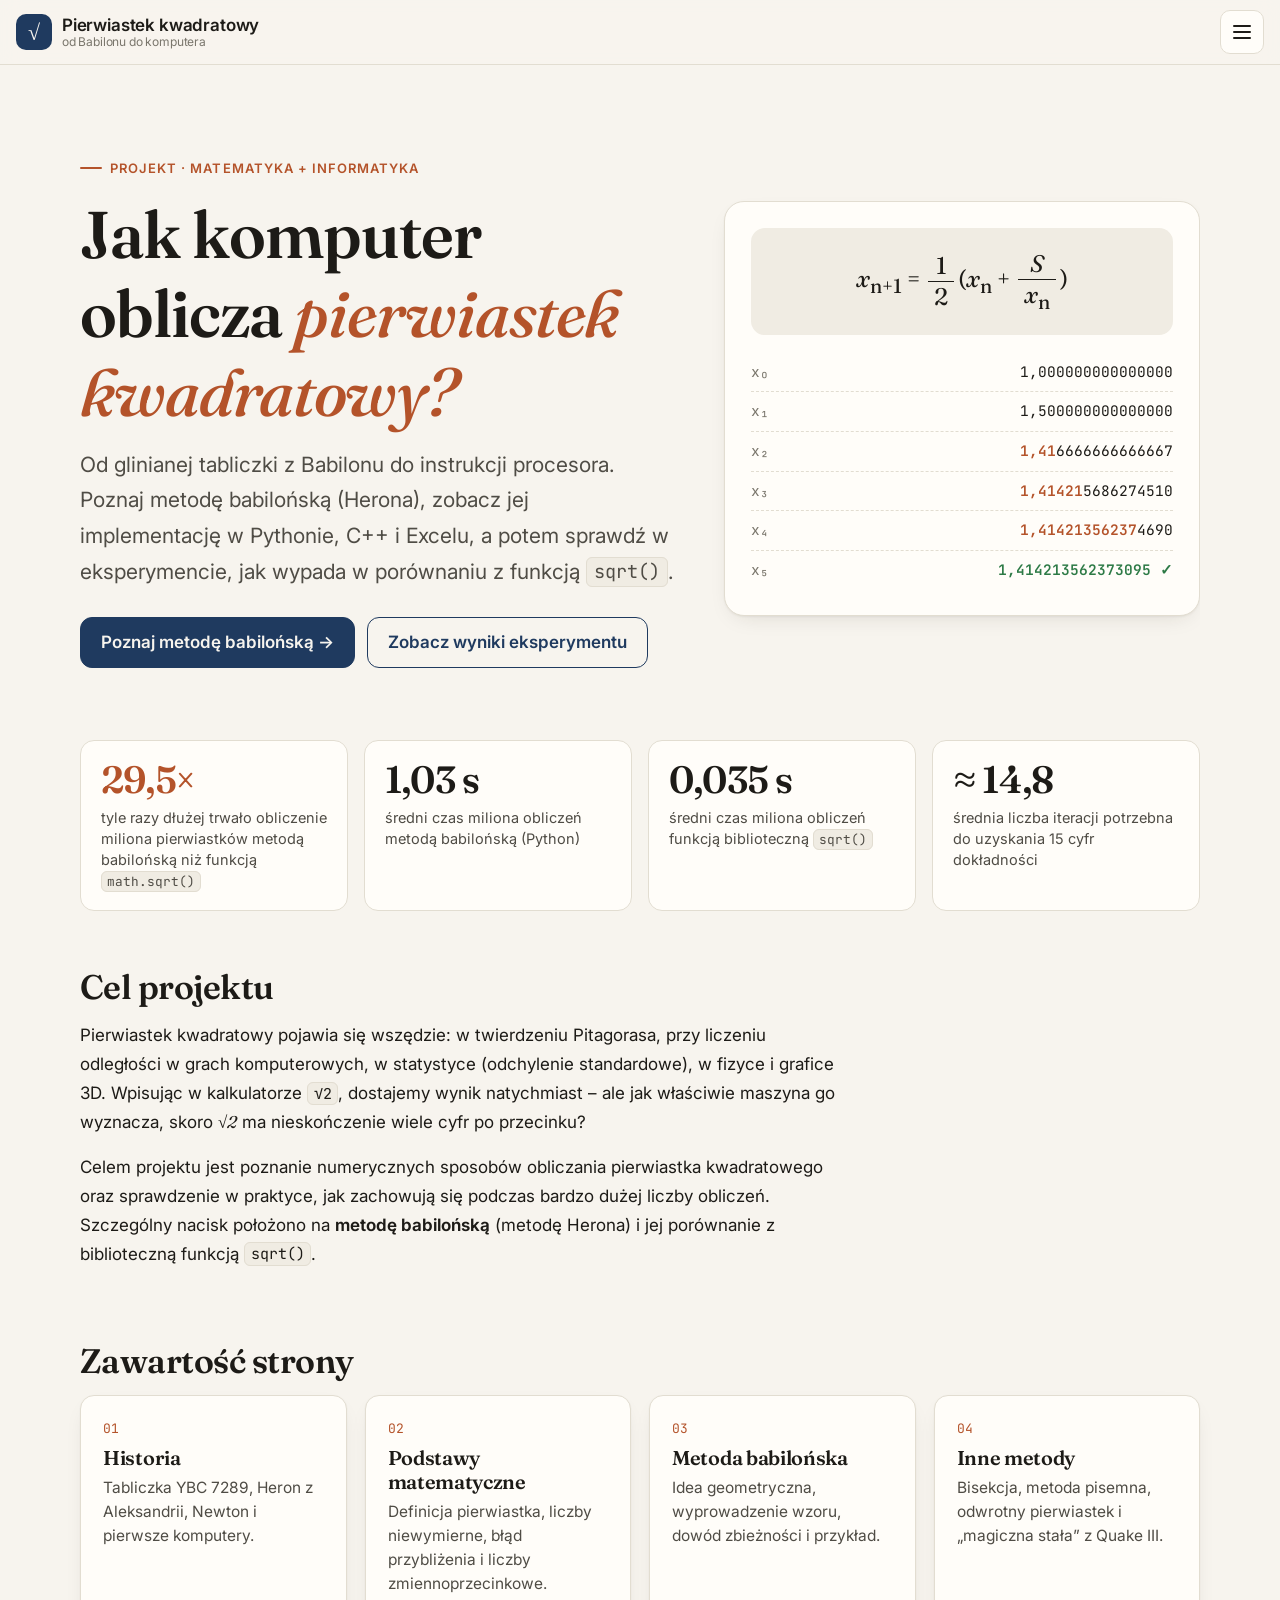
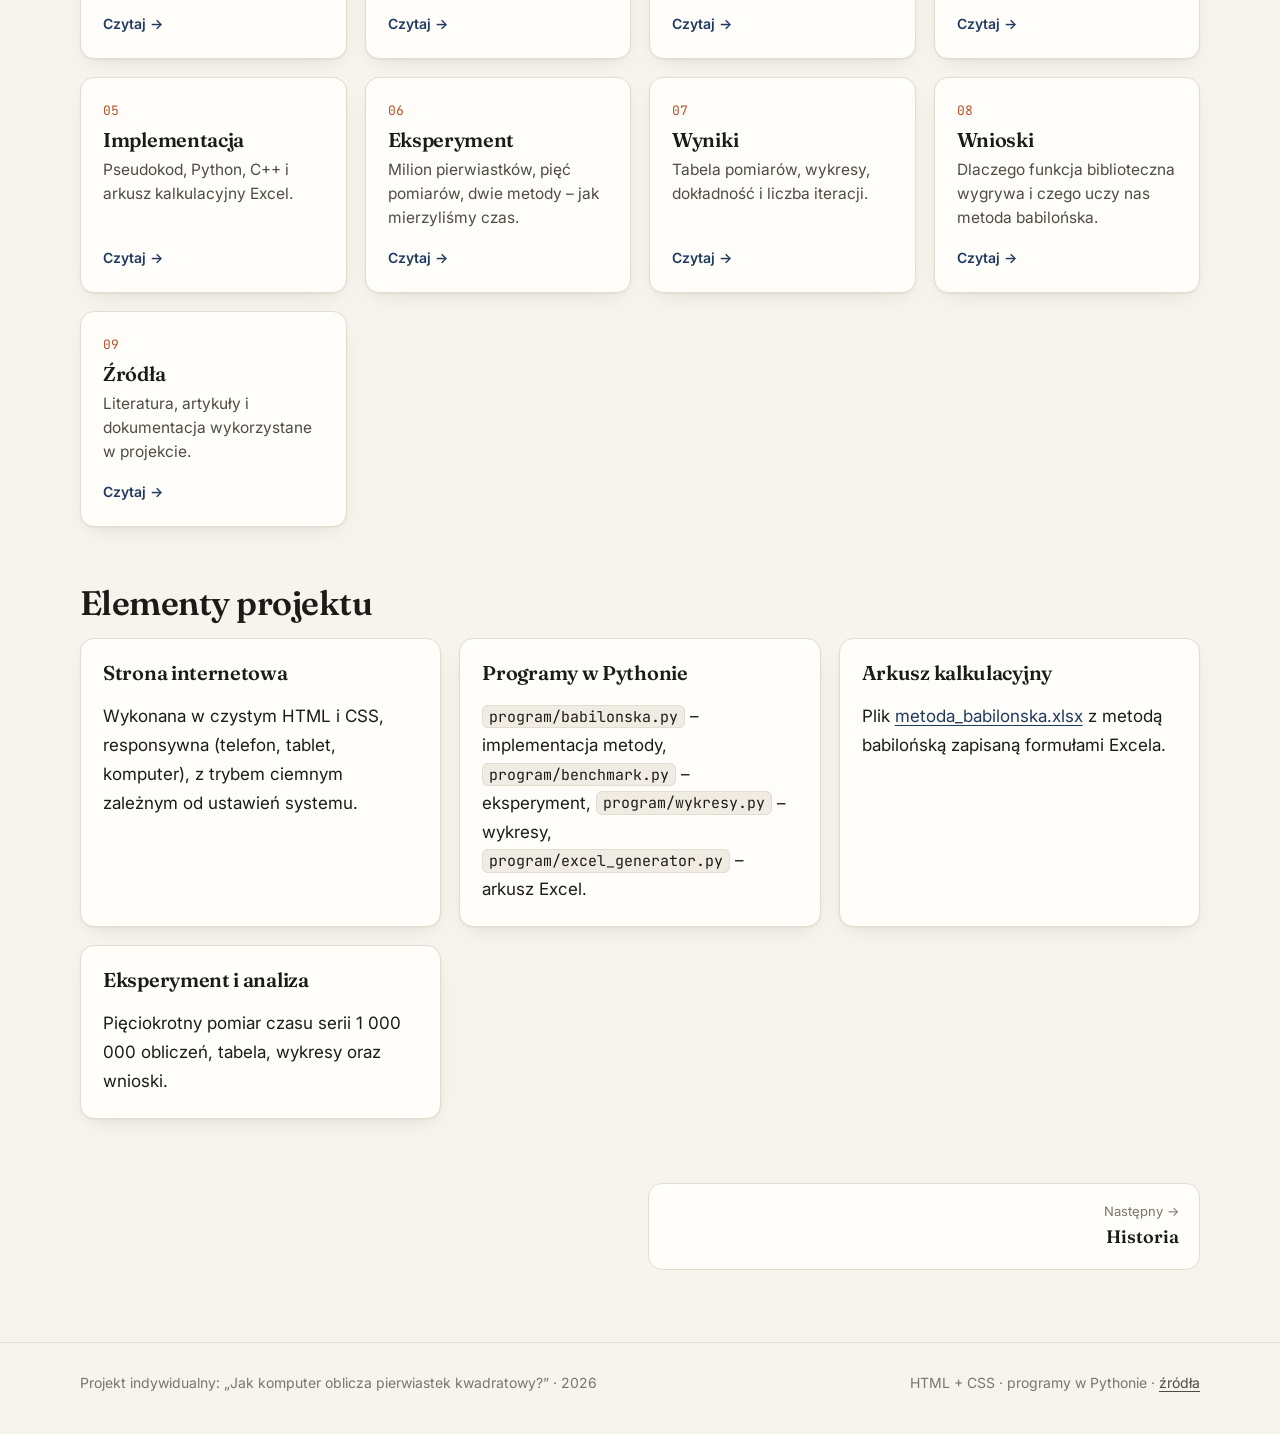
==== index.html @ 3b33fd5c "Projekt: jak komputer oblicza pierwiastek kwadratowy Strona WWW (HTML + CSS, 10 podstron), programy " ====
<!DOCTYPE html>
<html lang="pl">
<head>
<meta charset="utf-8">
<meta name="viewport" content="width=device-width, initial-scale=1">
<title>Pierwiastek kwadratowy – od Babilonu do komputera</title>
<meta name="description" content="Projekt: jak komputer oblicza pierwiastek kwadratowy – metoda babilońska (Herona), inne algorytmy i eksperyment porównujący wydajność z funkcją sqrt().">
<link rel="icon" href="data:image/svg+xml,%3Csvg xmlns='http://www.w3.org/2000/svg' viewBox='0 0 64 64'%3E%3Crect width='64' height='64' rx='14' fill='%231f3a5f'/%3E%3Ctext x='32' y='46' font-size='40' text-anchor='middle' fill='%23f7f4ee' font-family='Georgia'%3E%E2%88%9A%3C/text%3E%3C/svg%3E">
<link rel="preconnect" href="https://fonts.googleapis.com">
<link rel="preconnect" href="https://fonts.gstatic.com" crossorigin>
<link href="https://fonts.googleapis.com/css2?family=Fraunces:ital,opsz,wght@0,9..144,500;0,9..144,600;1,9..144,500&family=Inter:wght@400;500;600;700&family=JetBrains+Mono:wght@400;600&display=swap" rel="stylesheet">
<link rel="stylesheet" href="css/style.css">
</head>
<body>
<a class="skip-link" href="#tresc">Przejdź do treści</a>
<header class="site-header">
  <div class="container header-inner">
    <a class="brand" href="index.html"><span class="brand-mark" aria-hidden="true">√</span><span>Pierwiastek kwadratowy<small>od Babilonu do komputera</small></span></a>
    <input type="checkbox" id="nav-toggle" class="nav-toggle" aria-label="Pokaż menu">
    <label for="nav-toggle" class="nav-button" aria-hidden="true"><span></span></label>
    <nav class="site-nav" aria-label="Menu główne"><ul><li><a href="index.html" aria-current="page">Strona główna</a></li><li><a href="historia.html">Historia</a></li><li><a href="matematyka.html">Matematyka</a></li><li><a href="metoda-babilonska.html">Metoda babilońska</a></li><li><a href="inne-metody.html">Inne metody</a></li><li><a href="implementacja.html">Implementacja</a></li><li><a href="eksperyment.html">Eksperyment</a></li><li><a href="wyniki.html">Wyniki</a></li><li><a href="wnioski.html">Wnioski</a></li><li><a href="zrodla.html">Źródła</a></li></ul></nav>
  </div>
</header>

<main id="tresc" class="content"><div class="container">

<section class="hero">
<div class="hero-grid">
<div>
<span class="eyebrow">Projekt · matematyka + informatyka</span>
<h1>Jak komputer oblicza <em>pierwiastek kwadratowy?</em></h1>
<p class="lead">Od glinianej tabliczki z Babilonu do instrukcji procesora. Poznaj metodę babilońską (Herona), zobacz jej implementację w Pythonie, C++ i Excelu, a potem sprawdź w eksperymencie, jak wypada w porównaniu z funkcją <code>sqrt()</code>.</p>
<div class="actions">
<a class="btn primary" href="metoda-babilonska.html">Poznaj metodę babilońską →</a>
<a class="btn ghost" href="wyniki.html">Zobacz wyniki eksperymentu</a>
</div>
</div>
<div class="hero-panel" aria-label="Przykład: pierwiastek z 2">
<div class="formula"><span class="m">x</span><sub>n+1</sub> = <span class="frac"><span>1</span><span>2</span></span>(<span class="m">x</span><sub>n</sub> + <span class="frac"><span class="m">S</span><span><span class="m">x</span><sub>n</sub></span></span>)</div>
<ul class="iter-list">
<li><span class="k">x₀</span><span>1,000000000000000</span></li>
<li><span class="k">x₁</span><span>1,500000000000000</span></li>
<li><span class="k">x₂</span><span><b>1,41</b>6666666666667</span></li>
<li><span class="k">x₃</span><span><b>1,41421</b>5686274510</span></li>
<li><span class="k">x₄</span><span><b>1,41421356237</b>4690</span></li>
<li><span class="k">x₅</span><span class="ok">1,414213562373095 ✓</span></li>
</ul>
</div>
</div>
</section>

<div class="stats">
<div class="stat accent"><div class="value">29,5×</div><div class="label">tyle razy dłużej trwało obliczenie miliona pierwiastków metodą babilońską niż funkcją <code>math.sqrt()</code></div></div>
<div class="stat"><div class="value">1,03 s</div><div class="label">średni czas miliona obliczeń metodą babilońską (Python)</div></div>
<div class="stat"><div class="value">0,035 s</div><div class="label">średni czas miliona obliczeń funkcją biblioteczną <code>sqrt()</code></div></div>
<div class="stat"><div class="value">≈ 14,8</div><div class="label">średnia liczba iteracji potrzebna do uzyskania 15 cyfr dokładności</div></div>
</div>

<h2>Cel projektu</h2>
<div class="prose">
<p>Pierwiastek kwadratowy pojawia się wszędzie: w twierdzeniu Pitagorasa, przy liczeniu odległości w grach komputerowych, w statystyce (odchylenie standardowe), w fizyce i grafice 3D. Wpisując w kalkulatorze <code>√2</code>, dostajemy wynik natychmiast – ale jak właściwie maszyna go wyznacza, skoro <span class="m">√2</span> ma nieskończenie wiele cyfr po przecinku?</p>
<p>Celem projektu jest poznanie numerycznych sposobów obliczania pierwiastka kwadratowego oraz sprawdzenie w praktyce, jak zachowują się podczas bardzo dużej liczby obliczeń. Szczególny nacisk położono na <strong>metodę babilońską</strong> (metodę Herona) i jej porównanie z biblioteczną funkcją <code>sqrt()</code>.</p>
</div>

<div class="section-title"><h2>Zawartość strony</h2></div>
<div class="grid cols-3">
<a class="card" href="historia.html"><span class="num">01</span><h3>Historia</h3><p>Tabliczka YBC 7289, Heron z Aleksandrii, Newton i pierwsze komputery.</p><span class="more">Czytaj →</span></a>
<a class="card" href="matematyka.html"><span class="num">02</span><h3>Podstawy matematyczne</h3><p>Definicja pierwiastka, liczby niewymierne, błąd przybliżenia i liczby zmiennoprzecinkowe.</p><span class="more">Czytaj →</span></a>
<a class="card" href="metoda-babilonska.html"><span class="num">03</span><h3>Metoda babilońska</h3><p>Idea geometryczna, wyprowadzenie wzoru, dowód zbieżności i przykład.</p><span class="more">Czytaj →</span></a>
<a class="card" href="inne-metody.html"><span class="num">04</span><h3>Inne metody</h3><p>Bisekcja, metoda pisemna, odwrotny pierwiastek i „magiczna stała” z Quake III.</p><span class="more">Czytaj →</span></a>
<a class="card" href="implementacja.html"><span class="num">05</span><h3>Implementacja</h3><p>Pseudokod, Python, C++ i arkusz kalkulacyjny Excel.</p><span class="more">Czytaj →</span></a>
<a class="card" href="eksperyment.html"><span class="num">06</span><h3>Eksperyment</h3><p>Milion pierwiastków, pięć pomiarów, dwie metody – jak mierzyliśmy czas.</p><span class="more">Czytaj →</span></a>
<a class="card" href="wyniki.html"><span class="num">07</span><h3>Wyniki</h3><p>Tabela pomiarów, wykresy, dokładność i liczba iteracji.</p><span class="more">Czytaj →</span></a>
<a class="card" href="wnioski.html"><span class="num">08</span><h3>Wnioski</h3><p>Dlaczego funkcja biblioteczna wygrywa i czego uczy nas metoda babilońska.</p><span class="more">Czytaj →</span></a>
<a class="card" href="zrodla.html"><span class="num">09</span><h3>Źródła</h3><p>Literatura, artykuły i dokumentacja wykorzystane w projekcie.</p><span class="more">Czytaj →</span></a>
</div>

<h2>Elementy projektu</h2>
<div class="grid cols-2">
<div class="card"><h3>Strona internetowa</h3><p>Wykonana w czystym HTML i CSS, responsywna (telefon, tablet, komputer), z trybem ciemnym zależnym od ustawień systemu.</p></div>
<div class="card"><h3>Programy w Pythonie</h3><p><code>program/babilonska.py</code> – implementacja metody, <code>program/benchmark.py</code> – eksperyment, <code>program/wykresy.py</code> – wykresy, <code>program/excel_generator.py</code> – arkusz Excel.</p></div>
<div class="card"><h3>Arkusz kalkulacyjny</h3><p>Plik <a href="excel/metoda_babilonska.xlsx">metoda_babilonska.xlsx</a> z metodą babilońską zapisaną formułami Excela.</p></div>
<div class="card"><h3>Eksperyment i analiza</h3><p>Pięciokrotny pomiar czasu serii 1 000 000 obliczeń, tabela, wykresy oraz wnioski.</p></div>
</div>
<nav class="pager" aria-label="Kolejne rozdziały"><a class="next" href="historia.html"><small>Następny →</small><span>Historia</span></a></nav>
</div></main>
<footer class="site-footer"><div class="container">
<span>Projekt indywidualny: „Jak komputer oblicza pierwiastek kwadratowy?” · 2026</span>
<span>HTML + CSS · programy w Pythonie · <a href="zrodla.html">źródła</a></span>
</div></footer>
</body>
</html>
---- css/style.css ----
/* ==========================================================
   Jak komputer oblicza pierwiastek kwadratowy? – arkusz stylów
   ========================================================== */

:root {
  --bg: #f7f4ee;
  --surface: #fffdf9;
  --surface-2: #f0ece3;
  --ink: #1d1b17;
  --ink-2: #4f4c45;
  --ink-3: #7a766c;
  --line: #e2ddd1;
  --accent: #1f3a5f;
  --accent-soft: #e3eaf3;
  --clay: #b4532a;
  --clay-soft: #f8e6dc;
  --blue: #2a78d6;
  --orange: #eb6834;
  --ok: #2d7a46;
  --code-bg: #1b1e25;
  --code-ink: #e6e2d8;
  --shadow: 0 1px 2px rgba(40, 32, 20, .05), 0 8px 24px -12px rgba(40, 32, 20, .18);
  --radius: 14px;
  --font-serif: "Fraunces", Georgia, "Times New Roman", serif;
  --font-sans: "Inter", system-ui, -apple-system, "Segoe UI", Roboto, sans-serif;
  --font-mono: "JetBrains Mono", ui-monospace, "Cascadia Code", Consolas, monospace;
  color-scheme: light;
}

@media (prefers-color-scheme: dark) {
  :root {
    --bg: #15171b;
    --surface: #1c1f24;
    --surface-2: #23272e;
    --ink: #eeeae1;
    --ink-2: #c4bfb3;
    --ink-3: #969186;
    --line: #2f343c;
    --accent: #9cc0ec;
    --accent-soft: #1f2d40;
    --clay: #ec8c62;
    --clay-soft: #3a261d;
    --blue: #3987e5;
    --orange: #d95926;
    --ok: #6cc38b;
    --code-bg: #0f1115;
    --shadow: 0 1px 2px rgba(0, 0, 0, .3), 0 8px 24px -12px rgba(0, 0, 0, .6);
    color-scheme: dark;
  }
  .chart img { background: #fbf9f4; }
}

*, *::before, *::after { box-sizing: border-box; }

html { scroll-behavior: smooth; -webkit-text-size-adjust: 100%; }

body {
  margin: 0;
  background: var(--bg);
  color: var(--ink);
  font-family: var(--font-sans);
  font-size: 17px;
  line-height: 1.7;
  text-rendering: optimizeLegibility;
}

img { max-width: 100%; height: auto; display: block; }

a { color: var(--accent); text-underline-offset: 3px; text-decoration-thickness: 1px; }
a:hover { color: var(--clay); }

:focus-visible { outline: 3px solid var(--clay); outline-offset: 2px; border-radius: 4px; }

.skip-link {
  position: absolute; left: -999px; top: 8px;
  background: var(--accent); color: #fff; padding: 8px 14px; border-radius: 8px; z-index: 100;
}
.skip-link:focus { left: 16px; }

.container { width: min(1120px, 100% - 32px); margin-inline: auto; }

/* ---------- Nagłówek i nawigacja ---------- */

.site-header {
  position: sticky; top: 0; z-index: 50;
  background: color-mix(in srgb, var(--bg) 88%, transparent);
  backdrop-filter: saturate(1.4) blur(10px);
  -webkit-backdrop-filter: saturate(1.4) blur(10px);
  border-bottom: 1px solid var(--line);
}

.header-inner {
  display: flex; align-items: center; justify-content: space-between;
  gap: 16px; min-height: 64px;
}

.brand {
  display: flex; align-items: center; gap: 10px;
  color: var(--ink); text-decoration: none; font-weight: 600; letter-spacing: -.01em;
}
.brand-mark {
  display: grid; place-items: center;
  width: 36px; height: 36px; border-radius: 10px;
  background: var(--accent); color: var(--bg);
  font-family: var(--font-serif); font-size: 22px; font-weight: 600;
}
.brand small { display: block; font-weight: 400; color: var(--ink-3); font-size: 12px; line-height: 1.2; }
.brand span { line-height: 1.2; white-space: nowrap; }
.header-inner.container { width: min(1280px, 100% - 32px); }
@media (min-width: 1341px) { .brand small { display: none; } }

.nav-toggle { position: absolute; opacity: 0; pointer-events: none; }
.nav-button {
  display: none; cursor: pointer;
  width: 44px; height: 44px; border-radius: 10px;
  border: 1px solid var(--line); background: var(--surface);
  align-items: center; justify-content: center;
}
.nav-button span, .nav-button span::before, .nav-button span::after {
  display: block; width: 18px; height: 2px; background: var(--ink); border-radius: 2px;
  position: relative; transition: transform .2s ease;
}
.nav-button span::before, .nav-button span::after { content: ""; position: absolute; left: 0; }
.nav-button span::before { top: -6px; }
.nav-button span::after { top: 6px; }

.site-nav ul { list-style: none; margin: 0; padding: 0; display: flex; gap: 2px; }
.site-nav a {
  display: block; padding: 6px 9px; border-radius: 8px;
  color: var(--ink-2); text-decoration: none; font-size: 14px; white-space: nowrap;
  transition: background-color .15s ease, color .15s ease;
}
.site-nav a:hover { background: var(--surface-2); color: var(--ink); }
.site-nav a[aria-current="page"] { background: var(--accent); color: var(--bg); }

@media (max-width: 1340px) {
  .nav-button { display: inline-flex; }
  .site-nav {
    position: absolute; left: 0; right: 0; top: 100%;
    background: var(--bg); border-bottom: 1px solid var(--line);
    display: none; box-shadow: var(--shadow);
  }
  .site-nav ul { flex-direction: column; padding: 8px 16px 16px; }
  .site-nav a { padding: 10px 12px; font-size: 16px; }
  .nav-toggle:checked ~ .site-nav { display: block; }
  .nav-toggle:checked + .nav-button span { background: transparent; }
  .nav-toggle:checked + .nav-button span::before { transform: translateY(6px) rotate(45deg); }
  .nav-toggle:checked + .nav-button span::after { transform: translateY(-6px) rotate(-45deg); }
  .nav-toggle:focus-visible + .nav-button { outline: 3px solid var(--clay); outline-offset: 2px; }
}

/* ---------- Nagłówek podstrony ---------- */

.page-hero { padding: 56px 0 28px; border-bottom: 1px solid var(--line); }
.eyebrow {
  display: inline-flex; align-items: center; gap: 8px;
  font-size: 13px; font-weight: 600; letter-spacing: .08em; text-transform: uppercase;
  color: var(--clay);
}
.eyebrow::before { content: ""; width: 22px; height: 2px; background: currentColor; border-radius: 2px; }

h1, h2, h3, h4 { font-family: var(--font-serif); font-weight: 600; line-height: 1.2; letter-spacing: -.015em; color: var(--ink); }
h1 { font-size: clamp(34px, 5.4vw, 56px); margin: 12px 0 14px; }
h2 { font-size: clamp(26px, 3.4vw, 34px); margin: 56px 0 14px; scroll-margin-top: 90px; }
h3 { font-size: 22px; margin: 36px 0 10px; scroll-margin-top: 90px; }
h4 { font-size: 18px; margin: 24px 0 8px; }

.lead { font-size: clamp(18px, 2.1vw, 21px); color: var(--ink-2); max-width: 62ch; margin: 0; }

/* ---------- Treść ---------- */

.content { padding: 12px 0 72px; }
.prose { max-width: 760px; }
.prose-wrap { min-width: 0; }
.prose > p, .prose li { color: var(--ink); }
.prose p { margin: 0 0 16px; }
.prose ul, .prose ol { padding-left: 22px; margin: 0 0 16px; }
.prose li { margin-bottom: 6px; }
.prose li::marker { color: var(--clay); }
strong { font-weight: 650; }

.layout { display: grid; grid-template-columns: minmax(0, 1fr) 220px; gap: 56px; align-items: start; }
.toc {
  position: sticky; top: 96px; margin-top: 56px;
  font-size: 14px; border-left: 2px solid var(--line); padding-left: 16px;
}
.toc p { margin: 0 0 8px; font-weight: 600; color: var(--ink-3); text-transform: uppercase; letter-spacing: .06em; font-size: 12px; }
.toc ol { list-style: none; margin: 0; padding: 0; }
.toc li { margin: 6px 0; }
.toc a { color: var(--ink-2); text-decoration: none; }
.toc a:hover { color: var(--clay); }
@media (max-width: 1020px) { .layout { grid-template-columns: minmax(0, 1fr); } .toc { display: none; } }

/* ---------- Wzory ---------- */

.formula {
  margin: 22px 0; padding: 22px 24px;
  background: var(--surface); border: 1px solid var(--line); border-radius: var(--radius);
  font-family: var(--font-serif); font-size: clamp(19px, 2.6vw, 24px);
  text-align: center; overflow-x: auto; box-shadow: var(--shadow);
}
.formula.big { font-size: clamp(22px, 3.6vw, 32px); padding: 30px 24px; }
.formula .caption { display: block; margin-top: 10px; font-family: var(--font-sans); font-size: 14px; color: var(--ink-3); }
.m { font-family: var(--font-serif); font-style: italic; white-space: nowrap; }
.frac { display: inline-flex; flex-direction: column; vertical-align: middle; text-align: center; margin: 0 .15em; line-height: 1.15; }
.frac > span:first-child { border-bottom: 1.5px solid currentColor; padding: 0 .25em .05em; }
.frac > span:last-child { padding: .05em .25em 0; }
.sqrt { white-space: nowrap; }
.sqrt > span { border-top: 1.5px solid currentColor; padding: 0 .1em; }

/* ---------- Karty, kafelki, notatki ---------- */

.grid { display: grid; gap: 18px; }
.grid.cols-3 { grid-template-columns: repeat(auto-fit, minmax(240px, 1fr)); }
.grid.cols-2 { grid-template-columns: repeat(auto-fit, minmax(300px, 1fr)); }

.card {
  background: var(--surface); border: 1px solid var(--line); border-radius: var(--radius);
  padding: 22px; box-shadow: var(--shadow);
}
.card h3 { margin-top: 0; font-size: 20px; }
.card p:last-child { margin-bottom: 0; }

a.card {
  display: flex; flex-direction: column; gap: 6px;
  color: inherit; text-decoration: none;
  transition: transform .18s ease, border-color .18s ease, box-shadow .18s ease;
}
a.card:hover { transform: translateY(-3px); border-color: var(--clay); color: inherit; }
a.card .num { font-family: var(--font-mono); font-size: 13px; color: var(--clay); }
a.card h3 { margin: 0; }
a.card p { margin: 0; color: var(--ink-2); font-size: 15.5px; line-height: 1.55; }
a.card .more { margin-top: auto; padding-top: 10px; font-size: 14px; font-weight: 600; color: var(--accent); }

.stats { display: grid; grid-template-columns: repeat(auto-fit, minmax(200px, 1fr)); gap: 16px; margin: 24px 0; }
.stat { background: var(--surface); border: 1px solid var(--line); border-radius: var(--radius); padding: 18px 20px; }
.stat .value { font-family: var(--font-serif); font-size: 38px; font-weight: 600; line-height: 1.1; letter-spacing: -.02em; }
.stat .label { color: var(--ink-2); font-size: 14.5px; margin-top: 6px; line-height: 1.45; }
.stat.accent .value { color: var(--clay); }

.note {
  margin: 22px 0; padding: 16px 20px; border-radius: 12px;
  background: var(--accent-soft); border-left: 4px solid var(--accent);
}
.note.warm { background: var(--clay-soft); border-left-color: var(--clay); }
.note p:last-child { margin-bottom: 0; }
.note-title { display: block; font-weight: 700; margin-bottom: 4px; }

/* ---------- Tabele ---------- */

.table-wrap {
  margin: 22px 0; overflow-x: auto;
  border: 1px solid var(--line); border-radius: var(--radius); background: var(--surface);
}
table { width: 100%; border-collapse: collapse; font-size: 15.5px; }
caption { caption-side: top; text-align: left; padding: 14px 18px 0; font-weight: 600; color: var(--ink-2); font-size: 14px; }
th, td { padding: 11px 18px; text-align: left; border-bottom: 1px solid var(--line); }
th { font-weight: 600; background: var(--surface-2); color: var(--ink); white-space: nowrap; }
tbody tr:last-child td { border-bottom: 0; }
tbody tr:hover td { background: color-mix(in srgb, var(--surface-2) 55%, transparent); }
td.num, th.num { white-space: nowrap; text-align: right; font-variant-numeric: tabular-nums; font-family: var(--font-mono); font-size: 14.5px; }
tr.total td { font-weight: 700; background: var(--surface-2); border-top: 2px solid var(--ink-3); }
.swatch { display: inline-block; width: 10px; height: 10px; border-radius: 3px; margin-right: 8px; vertical-align: 0; }
.swatch.blue { background: var(--blue); }
.swatch.orange { background: var(--orange); }

.excel th, .excel td { font-family: var(--font-mono); font-size: 13.5px; padding: 7px 12px; border: 1px solid var(--line); }
.excel th { background: #1f3a5f; color: #fff; }
.excel td.rh, .excel th.rh { background: var(--surface-2); color: var(--ink-3); text-align: center; width: 44px; }
.excel td.in { background: var(--clay-soft); }

/* ---------- Kod ---------- */

.code {
  margin: 22px 0; border-radius: var(--radius); overflow: hidden;
  background: var(--code-bg); box-shadow: var(--shadow);
}
.code-head {
  display: flex; justify-content: space-between; align-items: center; gap: 12px;
  padding: 10px 16px; background: rgba(255, 255, 255, .05);
  color: #b8b3a7; font-size: 13px; font-family: var(--font-mono);
}
.code-head .lang { background: rgba(255, 255, 255, .1); color: #fff; padding: 2px 8px; border-radius: 6px; font-weight: 600; }
.code pre { margin: 0; padding: 18px 20px; overflow-x: auto; }
.code code, .code pre { font-family: var(--font-mono); font-size: 14px; line-height: 1.65; color: var(--code-ink); tab-size: 4; }
.code.output pre { color: #cfe8c9; }
.tok-k { color: #f39c78; }
.tok-s { color: #a8d88f; }
.tok-c { color: #8a8f99; font-style: italic; }
.tok-n { color: #f5cf6b; }
.tok-f { color: #86c1f5; }
.tok-p { color: #d3a8f0; }
code:not(pre code) {
  font-family: var(--font-mono); font-size: .88em;
  background: var(--surface-2); border: 1px solid var(--line);
  padding: .08em .38em; border-radius: 6px;
}

/* ---------- Wykresy ---------- */

.chart { margin: 26px 0; background: var(--surface); border: 1px solid var(--line); border-radius: var(--radius); padding: 18px; }
.chart { overflow-x: auto; }
.chart img { width: 100%; min-width: 620px; border-radius: 8px; }
.chart figcaption { color: var(--ink-2); font-size: 14.5px; margin-top: 10px; line-height: 1.5; }

/* ---------- Oś czasu (historia) ---------- */

.timeline { list-style: none; margin: 28px 0; padding: 0; position: relative; }
.timeline::before { content: ""; position: absolute; left: 11px; top: 6px; bottom: 6px; width: 2px; background: var(--line); }
.timeline li { position: relative; padding: 0 0 26px 44px; }
.timeline li::before {
  content: ""; position: absolute; left: 4px; top: 6px;
  width: 16px; height: 16px; border-radius: 50%;
  background: var(--bg); border: 3px solid var(--clay);
}
.timeline .when { font-family: var(--font-mono); font-size: 13.5px; color: var(--clay); font-weight: 600; }
.timeline h3 { margin: 2px 0 6px; font-size: 20px; }
.timeline p { margin: 0; }

/* ---------- Strona główna ---------- */

.hero { padding: 72px 0 48px; position: relative; overflow: hidden; }
.hero-grid { display: grid; grid-template-columns: minmax(0, 1.25fr) minmax(0, 1fr); gap: 48px; align-items: center; }
.hero h1 { font-size: clamp(38px, 6vw, 66px); margin-top: 16px; }
.hero h1 em { font-style: italic; color: var(--clay); font-weight: 500; }
.hero .actions { display: flex; flex-wrap: wrap; gap: 12px; margin-top: 28px; }
.btn {
  display: inline-flex; align-items: center; gap: 8px; min-height: 46px;
  padding: 10px 20px; border-radius: 12px; font-weight: 600; text-decoration: none;
  border: 1px solid var(--accent); transition: transform .15s ease, background-color .15s ease;
}
.btn.primary { background: var(--accent); color: var(--bg); }
.btn.primary:hover { color: var(--bg); transform: translateY(-2px); }
.btn.ghost { color: var(--accent); }
.btn.ghost:hover { background: var(--accent-soft); color: var(--accent); }

.hero-panel { background: var(--surface); border: 1px solid var(--line); border-radius: 20px; padding: 26px; box-shadow: var(--shadow); }
.hero-panel .formula { margin: 0 0 18px; box-shadow: none; background: var(--surface-2); border: 0; }
.iter-list { list-style: none; margin: 0; padding: 0; font-family: var(--font-mono); font-size: 14.5px; }
.iter-list li { display: flex; justify-content: space-between; gap: 12px; padding: 7px 0; border-bottom: 1px dashed var(--line); }
.iter-list li:last-child { border-bottom: 0; }
.iter-list .k { color: var(--ink-3); }
.iter-list .ok { color: var(--ok); font-weight: 600; }
.iter-list b { font-weight: 600; color: var(--clay); }

@media (max-width: 860px) { .hero-grid { grid-template-columns: 1fr; } .hero { padding-top: 44px; } }

.section-title { display: flex; align-items: end; justify-content: space-between; gap: 16px; flex-wrap: wrap; }

/* ---------- Diagram geometryczny ---------- */

.diagram { margin: 26px 0; background: var(--surface); border: 1px solid var(--line); border-radius: var(--radius); padding: 18px; }
.diagram svg { width: 100%; height: auto; display: block; }
.diagram figcaption { color: var(--ink-2); font-size: 14.5px; margin-top: 10px; }
.diagram .r0 { fill: color-mix(in srgb, var(--blue) 18%, transparent); stroke: var(--blue); }
.diagram .r1 { fill: color-mix(in srgb, var(--orange) 18%, transparent); stroke: var(--orange); }
.diagram .r2 { fill: color-mix(in srgb, var(--ok) 20%, transparent); stroke: var(--ok); }
.diagram text { fill: var(--ink-2); font-family: var(--font-sans); font-size: 13px; }
.diagram text.t { fill: var(--ink); font-weight: 600; font-size: 14px; }

/* ---------- Źródła ---------- */

.sources { counter-reset: src; list-style: none; padding: 0; }
.sources li { counter-increment: src; position: relative; padding: 12px 0 12px 48px; border-bottom: 1px solid var(--line); }
.sources li::before {
  content: "[" counter(src) "]"; position: absolute; left: 0; top: 12px;
  font-family: var(--font-mono); font-size: 14px; color: var(--clay); font-weight: 600;
}

/* ---------- Nawigacja poprzednia/następna i stopka ---------- */

.pager { display: grid; grid-template-columns: 1fr 1fr; gap: 16px; margin-top: 64px; }
.pager a {
  display: block; padding: 16px 20px; border: 1px solid var(--line); border-radius: var(--radius);
  background: var(--surface); text-decoration: none; color: var(--ink);
  transition: border-color .15s ease;
}
.pager a:hover { border-color: var(--clay); color: var(--ink); }
.pager small { display: block; color: var(--ink-3); font-size: 13px; }
.pager span { font-weight: 600; font-family: var(--font-serif); font-size: 18px; }
.pager .next { text-align: right; grid-column: 2; }
@media (max-width: 560px) { .pager { grid-template-columns: 1fr; } .pager .next { grid-column: 1; } }

.site-footer { border-top: 1px solid var(--line); padding: 28px 0 40px; color: var(--ink-3); font-size: 14px; }
.site-footer .container { display: flex; flex-wrap: wrap; justify-content: space-between; gap: 12px; }
.site-footer a { color: var(--ink-2); }

@media (max-width: 560px) {
  body { font-size: 16px; }
  .card, .stat { padding: 18px; }
  .formula { padding: 18px 14px; }
  th, td { padding: 9px 12px; }
}

@media (prefers-reduced-motion: reduce) {
  *, *::before, *::after { transition: none !important; scroll-behavior: auto !important; }
}

@media print {
  .site-header, .pager, .toc, .skip-link { display: none; }
  body { background: #fff; }
}
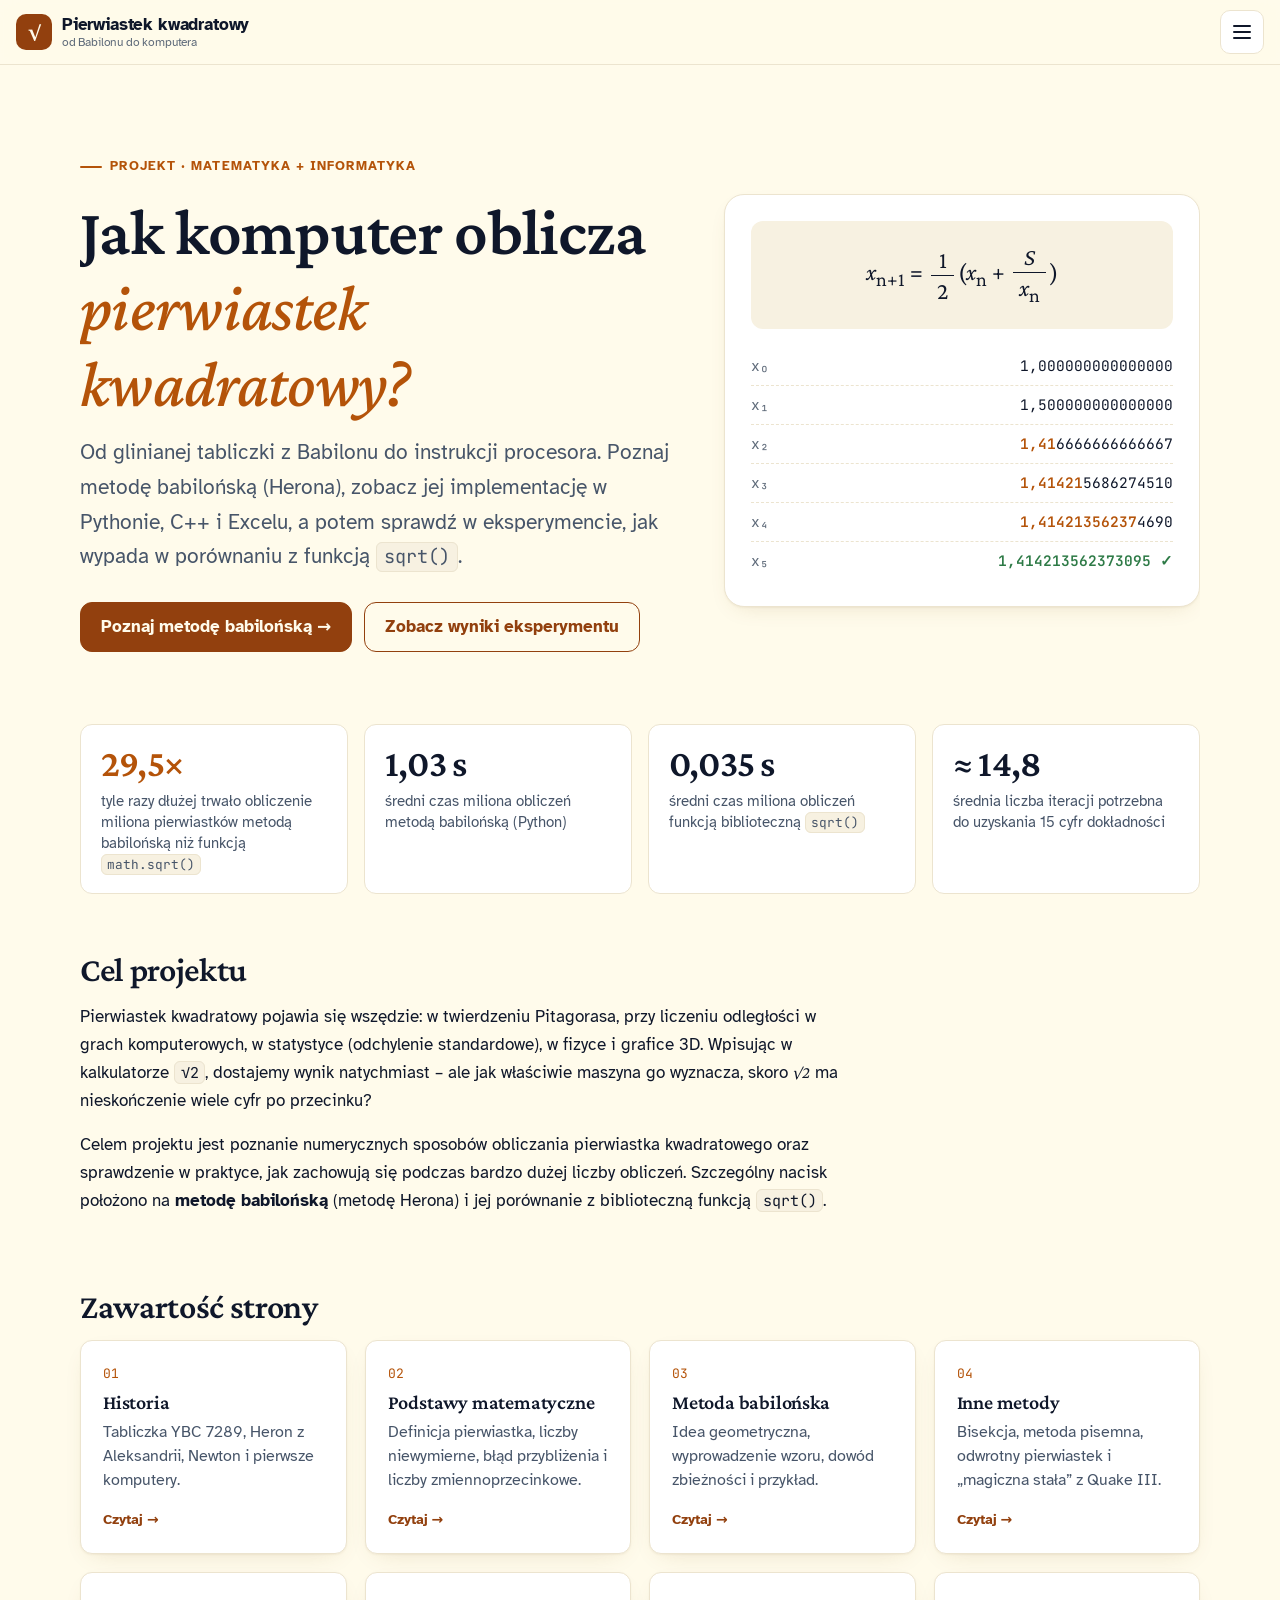
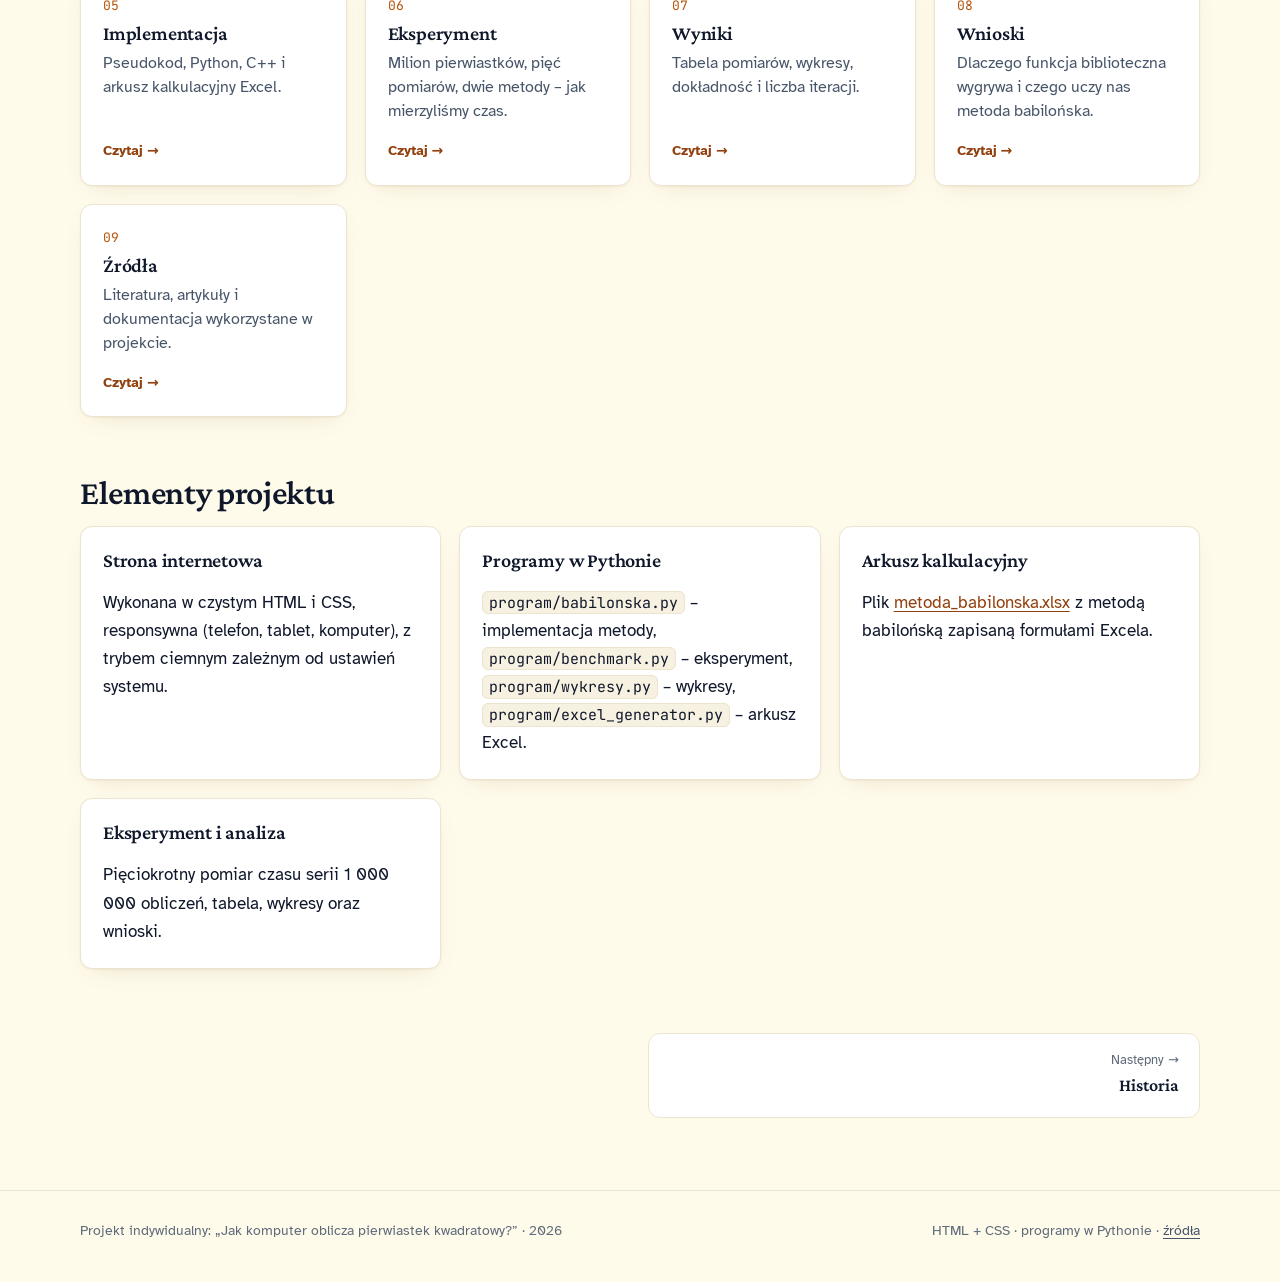
==== commit 02625df3: "Nowy system projektowy strony (UI\/UX Pro Max) Paleta "Book brown + page amber", typografia Crimson " ====
--- a/index.html
+++ b/index.html
@@ -5,10 +5,10 @@
 <meta name="viewport" content="width=device-width, initial-scale=1">
 <title>Pierwiastek kwadratowy – od Babilonu do komputera</title>
 <meta name="description" content="Projekt: jak komputer oblicza pierwiastek kwadratowy – metoda babilońska (Herona), inne algorytmy i eksperyment porównujący wydajność z funkcją sqrt().">
-<link rel="icon" href="data:image/svg+xml,%3Csvg xmlns='http://www.w3.org/2000/svg' viewBox='0 0 64 64'%3E%3Crect width='64' height='64' rx='14' fill='%231f3a5f'/%3E%3Ctext x='32' y='46' font-size='40' text-anchor='middle' fill='%23f7f4ee' font-family='Georgia'%3E%E2%88%9A%3C/text%3E%3C/svg%3E">
+<link rel="icon" href="data:image/svg+xml,%3Csvg xmlns='http://www.w3.org/2000/svg' viewBox='0 0 64 64'%3E%3Crect width='64' height='64' rx='14' fill='%2392400e'/%3E%3Ctext x='32' y='46' font-size='40' text-anchor='middle' fill='%23fffbeb' font-family='Georgia'%3E%E2%88%9A%3C/text%3E%3C/svg%3E">
 <link rel="preconnect" href="https://fonts.googleapis.com">
 <link rel="preconnect" href="https://fonts.gstatic.com" crossorigin>
-<link href="https://fonts.googleapis.com/css2?family=Fraunces:ital,opsz,wght@0,9..144,500;0,9..144,600;1,9..144,500&family=Inter:wght@400;500;600;700&family=JetBrains+Mono:wght@400;600&display=swap" rel="stylesheet">
+<link href="https://fonts.googleapis.com/css2?family=Atkinson+Hyperlegible:ital,wght@0,400;0,700;1,400&family=Crimson+Pro:ital,wght@0,500;0,600;0,700;1,500&family=JetBrains+Mono:wght@400;600&display=swap" rel="stylesheet">
 <link rel="stylesheet" href="css/style.css">
 </head>
 <body>
--- a/css/style.css
+++ b/css/style.css
@@ -3,47 +3,49 @@
    ========================================================== */
 
 :root {
-  --bg: #f7f4ee;
-  --surface: #fffdf9;
-  --surface-2: #f0ece3;
-  --ink: #1d1b17;
-  --ink-2: #4f4c45;
-  --ink-3: #7a766c;
-  --line: #e2ddd1;
-  --accent: #1f3a5f;
-  --accent-soft: #e3eaf3;
-  --clay: #b4532a;
-  --clay-soft: #f8e6dc;
+  /* Design system: UI/UX Pro Max – "Swiss Modernism 2.0", paleta "Book brown + page amber",
+     typografia "Academic/Research" (Crimson Pro + Atkinson Hyperlegible) */
+  --bg: #fffbeb;
+  --surface: #ffffff;
+  --surface-2: #f7f1e1;
+  --ink: #0f172a;
+  --ink-2: #475569;
+  --ink-3: #5f6b7a;
+  --line: #ece4cf;
+  --accent: #92400e;
+  --accent-soft: #fef3c7;
+  --clay: #b45309;
+  --clay-soft: #fdecd3;
   --blue: #2a78d6;
   --orange: #eb6834;
   --ok: #2d7a46;
-  --code-bg: #1b1e25;
-  --code-ink: #e6e2d8;
-  --shadow: 0 1px 2px rgba(40, 32, 20, .05), 0 8px 24px -12px rgba(40, 32, 20, .18);
-  --radius: 14px;
-  --font-serif: "Fraunces", Georgia, "Times New Roman", serif;
-  --font-sans: "Inter", system-ui, -apple-system, "Segoe UI", Roboto, sans-serif;
+  --code-bg: #1c1917;
+  --code-ink: #e7e5e4;
+  --shadow: 0 1px 2px rgba(120, 80, 20, .06), 0 8px 24px -12px rgba(120, 80, 20, .20);
+  --radius: 12px;
+  --font-serif: "Crimson Pro", Georgia, "Times New Roman", serif;
+  --font-sans: "Atkinson Hyperlegible", system-ui, -apple-system, "Segoe UI", Roboto, sans-serif;
   --font-mono: "JetBrains Mono", ui-monospace, "Cascadia Code", Consolas, monospace;
   color-scheme: light;
 }
 
 @media (prefers-color-scheme: dark) {
   :root {
-    --bg: #15171b;
-    --surface: #1c1f24;
-    --surface-2: #23272e;
-    --ink: #eeeae1;
-    --ink-2: #c4bfb3;
-    --ink-3: #969186;
-    --line: #2f343c;
-    --accent: #9cc0ec;
-    --accent-soft: #1f2d40;
-    --clay: #ec8c62;
-    --clay-soft: #3a261d;
+    --bg: #17130e;
+    --surface: #1f1a14;
+    --surface-2: #29231b;
+    --ink: #f5efe3;
+    --ink-2: #cfc6b6;
+    --ink-3: #a79d8c;
+    --line: #3a3226;
+    --accent: #f5b766;
+    --accent-soft: #3a2a14;
+    --clay: #f59e0b;
+    --clay-soft: #3b2712;
     --blue: #3987e5;
     --orange: #d95926;
     --ok: #6cc38b;
-    --code-bg: #0f1115;
+    --code-bg: #0f0d0a;
     --shadow: 0 1px 2px rgba(0, 0, 0, .3), 0 8px 24px -12px rgba(0, 0, 0, .6);
     color-scheme: dark;
   }
@@ -60,7 +62,7 @@
   color: var(--ink);
   font-family: var(--font-sans);
   font-size: 17px;
-  line-height: 1.7;
+  line-height: 1.65;
   text-rendering: optimizeLegibility;
 }
 
@@ -111,7 +113,7 @@
 
 .nav-toggle { position: absolute; opacity: 0; pointer-events: none; }
 .nav-button {
-  display: none; cursor: pointer;
+  display: none; cursor: pointer; transition: background-color .15s ease;
   width: 44px; height: 44px; border-radius: 10px;
   border: 1px solid var(--line); background: var(--surface);
   align-items: center; justify-content: center;
@@ -159,7 +161,7 @@
 }
 .eyebrow::before { content: ""; width: 22px; height: 2px; background: currentColor; border-radius: 2px; }
 
-h1, h2, h3, h4 { font-family: var(--font-serif); font-weight: 600; line-height: 1.2; letter-spacing: -.015em; color: var(--ink); }
+h1, h2, h3, h4 { font-family: var(--font-serif); font-weight: 600; line-height: 1.15; letter-spacing: -.01em; color: var(--ink); }
 h1 { font-size: clamp(34px, 5.4vw, 56px); margin: 12px 0 14px; }
 h2 { font-size: clamp(26px, 3.4vw, 34px); margin: 56px 0 14px; scroll-margin-top: 90px; }
 h3 { font-size: 22px; margin: 36px 0 10px; scroll-margin-top: 90px; }
@@ -170,7 +172,7 @@
 /* ---------- Treść ---------- */
 
 .content { padding: 12px 0 72px; }
-.prose { max-width: 760px; }
+.prose { max-width: 70ch; }
 .prose-wrap { min-width: 0; }
 .prose > p, .prose li { color: var(--ink); }
 .prose p { margin: 0 0 16px; }
@@ -265,7 +267,7 @@
 .swatch.orange { background: var(--orange); }
 
 .excel th, .excel td { font-family: var(--font-mono); font-size: 13.5px; padding: 7px 12px; border: 1px solid var(--line); }
-.excel th { background: #1f3a5f; color: #fff; }
+.excel th { background: #78350f; color: #fff; }
 .excel td.rh, .excel th.rh { background: var(--surface-2); color: var(--ink-3); text-align: center; width: 44px; }
 .excel td.in { background: var(--clay-soft); }
 
@@ -350,7 +352,8 @@
 /* ---------- Diagram geometryczny ---------- */
 
 .diagram { margin: 26px 0; background: var(--surface); border: 1px solid var(--line); border-radius: var(--radius); padding: 18px; }
-.diagram svg { width: 100%; height: auto; display: block; }
+.diagram { overflow-x: auto; }
+.diagram svg { width: 100%; min-width: 560px; height: auto; display: block; }
 .diagram figcaption { color: var(--ink-2); font-size: 14.5px; margin-top: 10px; }
 .diagram .r0 { fill: color-mix(in srgb, var(--blue) 18%, transparent); stroke: var(--blue); }
 .diagram .r1 { fill: color-mix(in srgb, var(--orange) 18%, transparent); stroke: var(--orange); }
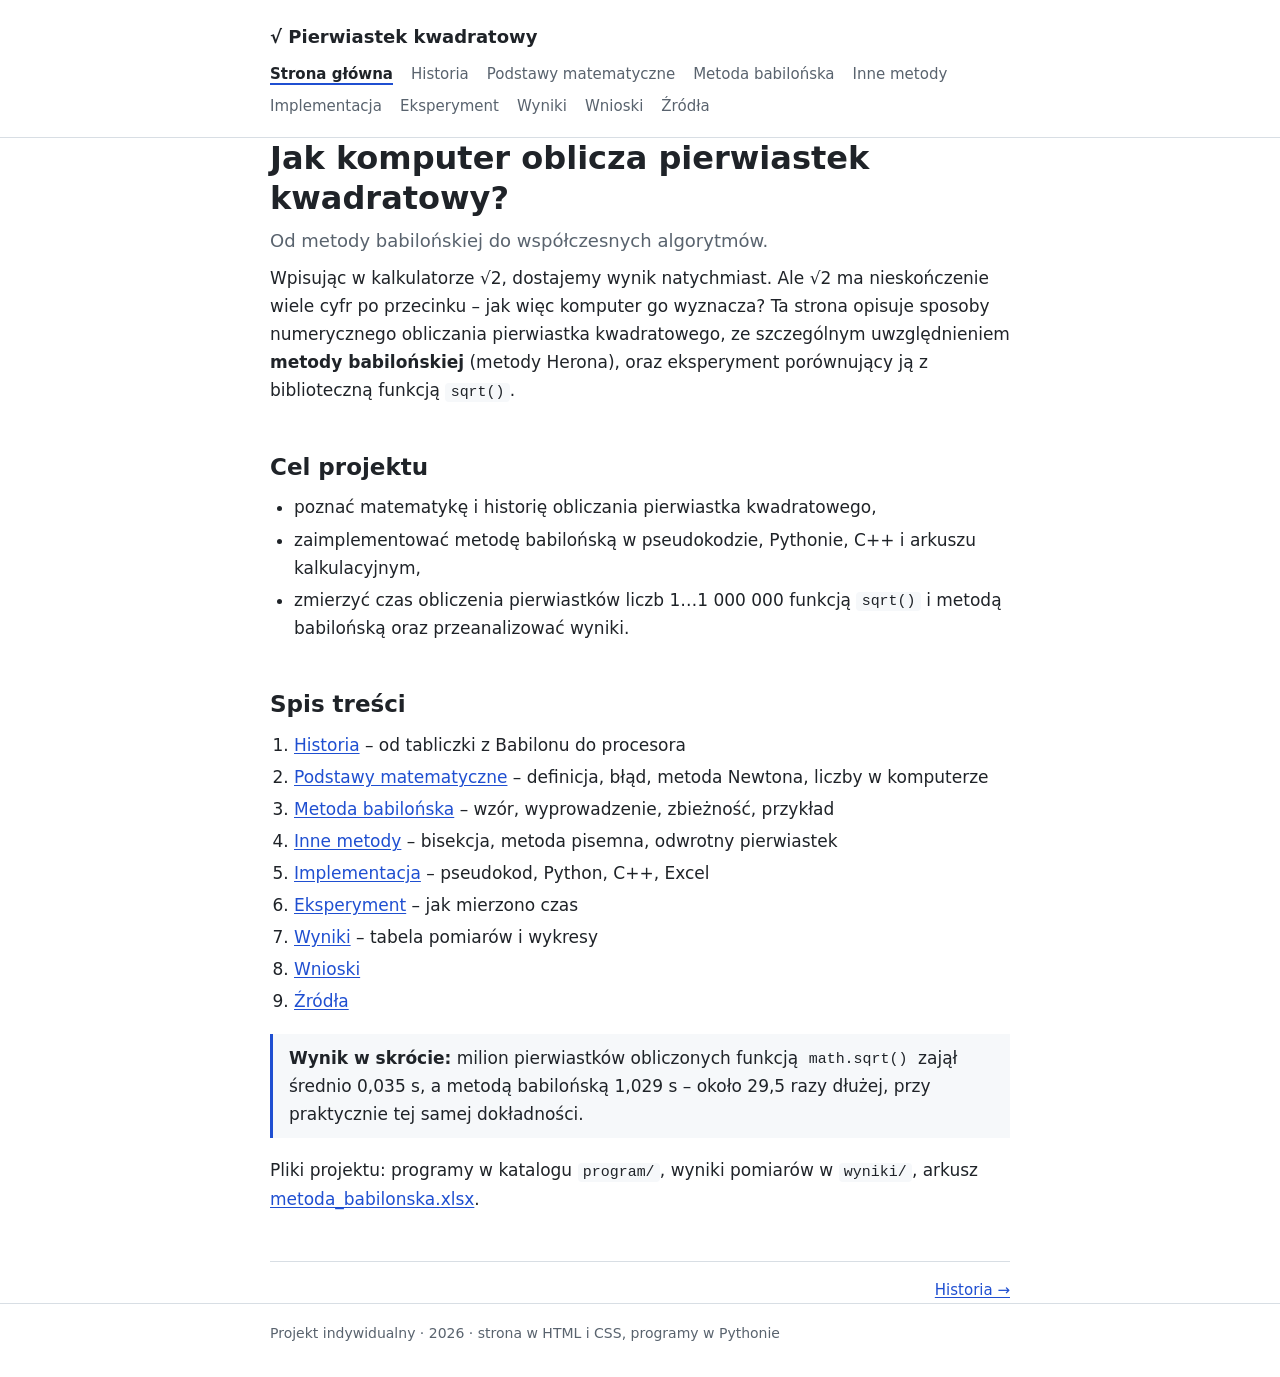
==== commit 315dc0c1: "Prostszy, oszczędny wygląd strony i krótsze treści Biały, minimalistyczny styl bez kart, cieni i try" ====
--- a/index.html
+++ b/index.html
@@ -3,90 +3,49 @@
 <head>
 <meta charset="utf-8">
 <meta name="viewport" content="width=device-width, initial-scale=1">
-<title>Pierwiastek kwadratowy – od Babilonu do komputera</title>
-<meta name="description" content="Projekt: jak komputer oblicza pierwiastek kwadratowy – metoda babilońska (Herona), inne algorytmy i eksperyment porównujący wydajność z funkcją sqrt().">
-<link rel="icon" href="data:image/svg+xml,%3Csvg xmlns='http://www.w3.org/2000/svg' viewBox='0 0 64 64'%3E%3Crect width='64' height='64' rx='14' fill='%2392400e'/%3E%3Ctext x='32' y='46' font-size='40' text-anchor='middle' fill='%23fffbeb' font-family='Georgia'%3E%E2%88%9A%3C/text%3E%3C/svg%3E">
-<link rel="preconnect" href="https://fonts.googleapis.com">
-<link rel="preconnect" href="https://fonts.gstatic.com" crossorigin>
-<link href="https://fonts.googleapis.com/css2?family=Atkinson+Hyperlegible:ital,wght@0,400;0,700;1,400&family=Crimson+Pro:ital,wght@0,500;0,600;0,700;1,500&family=JetBrains+Mono:wght@400;600&display=swap" rel="stylesheet">
+<title>Pierwiastek kwadratowy – od metody babilońskiej do współczesnych algorytmów</title>
+<meta name="description" content="Jak komputer oblicza pierwiastek kwadratowy – metoda babilońska (Herona), inne algorytmy i eksperyment porównujący ją z funkcją sqrt().">
 <link rel="stylesheet" href="css/style.css">
 </head>
 <body>
-<a class="skip-link" href="#tresc">Przejdź do treści</a>
 <header class="site-header">
-  <div class="container header-inner">
-    <a class="brand" href="index.html"><span class="brand-mark" aria-hidden="true">√</span><span>Pierwiastek kwadratowy<small>od Babilonu do komputera</small></span></a>
-    <input type="checkbox" id="nav-toggle" class="nav-toggle" aria-label="Pokaż menu">
-    <label for="nav-toggle" class="nav-button" aria-hidden="true"><span></span></label>
-    <nav class="site-nav" aria-label="Menu główne"><ul><li><a href="index.html" aria-current="page">Strona główna</a></li><li><a href="historia.html">Historia</a></li><li><a href="matematyka.html">Matematyka</a></li><li><a href="metoda-babilonska.html">Metoda babilońska</a></li><li><a href="inne-metody.html">Inne metody</a></li><li><a href="implementacja.html">Implementacja</a></li><li><a href="eksperyment.html">Eksperyment</a></li><li><a href="wyniki.html">Wyniki</a></li><li><a href="wnioski.html">Wnioski</a></li><li><a href="zrodla.html">Źródła</a></li></ul></nav>
-  </div>
+<div class="wrap">
+<p class="site-title"><a href="index.html">√ Pierwiastek kwadratowy</a></p>
+<nav aria-label="Menu"><ul class="nav"><li><a href="index.html" aria-current="page">Strona główna</a></li><li><a href="historia.html">Historia</a></li><li><a href="matematyka.html">Podstawy matematyczne</a></li><li><a href="metoda-babilonska.html">Metoda babilońska</a></li><li><a href="inne-metody.html">Inne metody</a></li><li><a href="implementacja.html">Implementacja</a></li><li><a href="eksperyment.html">Eksperyment</a></li><li><a href="wyniki.html">Wyniki</a></li><li><a href="wnioski.html">Wnioski</a></li><li><a href="zrodla.html">Źródła</a></li></ul></nav>
+</div>
 </header>
+<main class="wrap">
+<h1>Jak komputer oblicza pierwiastek kwadratowy?</h1>
+<p class="lead">Od metody babilońskiej do współczesnych algorytmów.</p>
 
-<main id="tresc" class="content"><div class="container">
-
-<section class="hero">
-<div class="hero-grid">
-<div>
-<span class="eyebrow">Projekt · matematyka + informatyka</span>
-<h1>Jak komputer oblicza <em>pierwiastek kwadratowy?</em></h1>
-<p class="lead">Od glinianej tabliczki z Babilonu do instrukcji procesora. Poznaj metodę babilońską (Herona), zobacz jej implementację w Pythonie, C++ i Excelu, a potem sprawdź w eksperymencie, jak wypada w porównaniu z funkcją <code>sqrt()</code>.</p>
-<div class="actions">
-<a class="btn primary" href="metoda-babilonska.html">Poznaj metodę babilońską →</a>
-<a class="btn ghost" href="wyniki.html">Zobacz wyniki eksperymentu</a>
-</div>
-</div>
-<div class="hero-panel" aria-label="Przykład: pierwiastek z 2">
-<div class="formula"><span class="m">x</span><sub>n+1</sub> = <span class="frac"><span>1</span><span>2</span></span>(<span class="m">x</span><sub>n</sub> + <span class="frac"><span class="m">S</span><span><span class="m">x</span><sub>n</sub></span></span>)</div>
-<ul class="iter-list">
-<li><span class="k">x₀</span><span>1,000000000000000</span></li>
-<li><span class="k">x₁</span><span>1,500000000000000</span></li>
-<li><span class="k">x₂</span><span><b>1,41</b>6666666666667</span></li>
-<li><span class="k">x₃</span><span><b>1,41421</b>5686274510</span></li>
-<li><span class="k">x₄</span><span><b>1,41421356237</b>4690</span></li>
-<li><span class="k">x₅</span><span class="ok">1,414213562373095 ✓</span></li>
-</ul>
-</div>
-</div>
-</section>
-
-<div class="stats">
-<div class="stat accent"><div class="value">29,5×</div><div class="label">tyle razy dłużej trwało obliczenie miliona pierwiastków metodą babilońską niż funkcją <code>math.sqrt()</code></div></div>
-<div class="stat"><div class="value">1,03 s</div><div class="label">średni czas miliona obliczeń metodą babilońską (Python)</div></div>
-<div class="stat"><div class="value">0,035 s</div><div class="label">średni czas miliona obliczeń funkcją biblioteczną <code>sqrt()</code></div></div>
-<div class="stat"><div class="value">≈ 14,8</div><div class="label">średnia liczba iteracji potrzebna do uzyskania 15 cyfr dokładności</div></div>
-</div>
+<p>Wpisując w kalkulatorze √2, dostajemy wynik natychmiast. Ale √2 ma nieskończenie wiele cyfr po przecinku – jak więc komputer go wyznacza? Ta strona opisuje sposoby numerycznego obliczania pierwiastka kwadratowego, ze szczególnym uwzględnieniem <strong>metody babilońskiej</strong> (metody Herona), oraz eksperyment porównujący ją z biblioteczną funkcją <code>sqrt()</code>.</p>
 
 <h2>Cel projektu</h2>
-<div class="prose">
-<p>Pierwiastek kwadratowy pojawia się wszędzie: w twierdzeniu Pitagorasa, przy liczeniu odległości w grach komputerowych, w statystyce (odchylenie standardowe), w fizyce i grafice 3D. Wpisując w kalkulatorze <code>√2</code>, dostajemy wynik natychmiast – ale jak właściwie maszyna go wyznacza, skoro <span class="m">√2</span> ma nieskończenie wiele cyfr po przecinku?</p>
-<p>Celem projektu jest poznanie numerycznych sposobów obliczania pierwiastka kwadratowego oraz sprawdzenie w praktyce, jak zachowują się podczas bardzo dużej liczby obliczeń. Szczególny nacisk położono na <strong>metodę babilońską</strong> (metodę Herona) i jej porównanie z biblioteczną funkcją <code>sqrt()</code>.</p>
-</div>
+<ul>
+<li>poznać matematykę i historię obliczania pierwiastka kwadratowego,</li>
+<li>zaimplementować metodę babilońską w pseudokodzie, Pythonie, C++ i arkuszu kalkulacyjnym,</li>
+<li>zmierzyć czas obliczenia pierwiastków liczb 1…1 000 000 funkcją <code>sqrt()</code> i metodą babilońską oraz przeanalizować wyniki.</li>
+</ul>
 
-<div class="section-title"><h2>Zawartość strony</h2></div>
-<div class="grid cols-3">
-<a class="card" href="historia.html"><span class="num">01</span><h3>Historia</h3><p>Tabliczka YBC 7289, Heron z Aleksandrii, Newton i pierwsze komputery.</p><span class="more">Czytaj →</span></a>
-<a class="card" href="matematyka.html"><span class="num">02</span><h3>Podstawy matematyczne</h3><p>Definicja pierwiastka, liczby niewymierne, błąd przybliżenia i liczby zmiennoprzecinkowe.</p><span class="more">Czytaj →</span></a>
-<a class="card" href="metoda-babilonska.html"><span class="num">03</span><h3>Metoda babilońska</h3><p>Idea geometryczna, wyprowadzenie wzoru, dowód zbieżności i przykład.</p><span class="more">Czytaj →</span></a>
-<a class="card" href="inne-metody.html"><span class="num">04</span><h3>Inne metody</h3><p>Bisekcja, metoda pisemna, odwrotny pierwiastek i „magiczna stała” z Quake III.</p><span class="more">Czytaj →</span></a>
-<a class="card" href="implementacja.html"><span class="num">05</span><h3>Implementacja</h3><p>Pseudokod, Python, C++ i arkusz kalkulacyjny Excel.</p><span class="more">Czytaj →</span></a>
-<a class="card" href="eksperyment.html"><span class="num">06</span><h3>Eksperyment</h3><p>Milion pierwiastków, pięć pomiarów, dwie metody – jak mierzyliśmy czas.</p><span class="more">Czytaj →</span></a>
-<a class="card" href="wyniki.html"><span class="num">07</span><h3>Wyniki</h3><p>Tabela pomiarów, wykresy, dokładność i liczba iteracji.</p><span class="more">Czytaj →</span></a>
-<a class="card" href="wnioski.html"><span class="num">08</span><h3>Wnioski</h3><p>Dlaczego funkcja biblioteczna wygrywa i czego uczy nas metoda babilońska.</p><span class="more">Czytaj →</span></a>
-<a class="card" href="zrodla.html"><span class="num">09</span><h3>Źródła</h3><p>Literatura, artykuły i dokumentacja wykorzystane w projekcie.</p><span class="more">Czytaj →</span></a>
-</div>
+<h2>Spis treści</h2>
+<ol>
+<li><a href="historia.html">Historia</a> – od tabliczki z Babilonu do procesora</li>
+<li><a href="matematyka.html">Podstawy matematyczne</a> – definicja, błąd, metoda Newtona, liczby w komputerze</li>
+<li><a href="metoda-babilonska.html">Metoda babilońska</a> – wzór, wyprowadzenie, zbieżność, przykład</li>
+<li><a href="inne-metody.html">Inne metody</a> – bisekcja, metoda pisemna, odwrotny pierwiastek</li>
+<li><a href="implementacja.html">Implementacja</a> – pseudokod, Python, C++, Excel</li>
+<li><a href="eksperyment.html">Eksperyment</a> – jak mierzono czas</li>
+<li><a href="wyniki.html">Wyniki</a> – tabela pomiarów i wykresy</li>
+<li><a href="wnioski.html">Wnioski</a></li>
+<li><a href="zrodla.html">Źródła</a></li>
+</ol>
 
-<h2>Elementy projektu</h2>
-<div class="grid cols-2">
-<div class="card"><h3>Strona internetowa</h3><p>Wykonana w czystym HTML i CSS, responsywna (telefon, tablet, komputer), z trybem ciemnym zależnym od ustawień systemu.</p></div>
-<div class="card"><h3>Programy w Pythonie</h3><p><code>program/babilonska.py</code> – implementacja metody, <code>program/benchmark.py</code> – eksperyment, <code>program/wykresy.py</code> – wykresy, <code>program/excel_generator.py</code> – arkusz Excel.</p></div>
-<div class="card"><h3>Arkusz kalkulacyjny</h3><p>Plik <a href="excel/metoda_babilonska.xlsx">metoda_babilonska.xlsx</a> z metodą babilońską zapisaną formułami Excela.</p></div>
-<div class="card"><h3>Eksperyment i analiza</h3><p>Pięciokrotny pomiar czasu serii 1 000 000 obliczeń, tabela, wykresy oraz wnioski.</p></div>
-</div>
-<nav class="pager" aria-label="Kolejne rozdziały"><a class="next" href="historia.html"><small>Następny →</small><span>Historia</span></a></nav>
-</div></main>
-<footer class="site-footer"><div class="container">
-<span>Projekt indywidualny: „Jak komputer oblicza pierwiastek kwadratowy?” · 2026</span>
-<span>HTML + CSS · programy w Pythonie · <a href="zrodla.html">źródła</a></span>
-</div></footer>
+<div class="note"><p><strong>Wynik w skrócie:</strong> milion pierwiastków obliczonych funkcją <code>math.sqrt()</code> zajął średnio 0,035 s, a metodą babilońską 1,029 s – około 29,5 razy dłużej, przy praktycznie tej samej dokładności.</p></div>
+
+<p>Pliki projektu: programy w katalogu <code>program/</code>, wyniki pomiarów w <code>wyniki/</code>, arkusz <a href="excel/metoda_babilonska.xlsx">metoda_babilonska.xlsx</a>.</p>
+
+<nav class="pager" aria-label="Kolejne strony"><a class="next" href="historia.html">Historia →</a></nav>
+</main>
+<footer class="site-footer"><div class="wrap">Projekt indywidualny · 2026 · strona w HTML i CSS, programy w Pythonie</div></footer>
 </body>
 </html>
--- a/css/style.css
+++ b/css/style.css
@@ -1,405 +1,130 @@
-/* ==========================================================
-   Jak komputer oblicza pierwiastek kwadratowy? – arkusz stylów
-   ========================================================== */
+/* Jak komputer oblicza pierwiastek kwadratowy? – arkusz stylów */
 
 :root {
-  /* Design system: UI/UX Pro Max – "Swiss Modernism 2.0", paleta "Book brown + page amber",
-     typografia "Academic/Research" (Crimson Pro + Atkinson Hyperlegible) */
-  --bg: #fffbeb;
-  --surface: #ffffff;
-  --surface-2: #f7f1e1;
-  --ink: #0f172a;
-  --ink-2: #475569;
-  --ink-3: #5f6b7a;
-  --line: #ece4cf;
-  --accent: #92400e;
-  --accent-soft: #fef3c7;
-  --clay: #b45309;
-  --clay-soft: #fdecd3;
-  --blue: #2a78d6;
-  --orange: #eb6834;
-  --ok: #2d7a46;
-  --code-bg: #1c1917;
-  --code-ink: #e7e5e4;
-  --shadow: 0 1px 2px rgba(120, 80, 20, .06), 0 8px 24px -12px rgba(120, 80, 20, .20);
-  --radius: 12px;
-  --font-serif: "Crimson Pro", Georgia, "Times New Roman", serif;
-  --font-sans: "Atkinson Hyperlegible", system-ui, -apple-system, "Segoe UI", Roboto, sans-serif;
-  --font-mono: "JetBrains Mono", ui-monospace, "Cascadia Code", Consolas, monospace;
-  color-scheme: light;
+  --text: #1f2328;
+  --muted: #59636e;
+  --line: #d8dee4;
+  --soft: #f6f8fa;
+  --accent: #1f4fd1;
+  --font: system-ui, -apple-system, "Segoe UI", Roboto, "Helvetica Neue", Arial, sans-serif;
+  --mono: ui-monospace, "SFMono-Regular", "Cascadia Code", Consolas, "Liberation Mono", monospace;
+  --math: "Cambria Math", "Times New Roman", Georgia, serif;
 }
 
-@media (prefers-color-scheme: dark) {
-  :root {
-    --bg: #17130e;
-    --surface: #1f1a14;
-    --surface-2: #29231b;
-    --ink: #f5efe3;
-    --ink-2: #cfc6b6;
-    --ink-3: #a79d8c;
-    --line: #3a3226;
-    --accent: #f5b766;
-    --accent-soft: #3a2a14;
-    --clay: #f59e0b;
-    --clay-soft: #3b2712;
-    --blue: #3987e5;
-    --orange: #d95926;
-    --ok: #6cc38b;
-    --code-bg: #0f0d0a;
-    --shadow: 0 1px 2px rgba(0, 0, 0, .3), 0 8px 24px -12px rgba(0, 0, 0, .6);
-    color-scheme: dark;
-  }
-  .chart img { background: #fbf9f4; }
-}
+* { box-sizing: border-box; }
 
-*, *::before, *::after { box-sizing: border-box; }
-
-html { scroll-behavior: smooth; -webkit-text-size-adjust: 100%; }
+html { -webkit-text-size-adjust: 100%; }
 
 body {
   margin: 0;
-  background: var(--bg);
-  color: var(--ink);
-  font-family: var(--font-sans);
-  font-size: 17px;
-  line-height: 1.65;
-  text-rendering: optimizeLegibility;
+  background: #fff;
+  color: var(--text);
+  font: 17px/1.65 var(--font);
 }
+
+.wrap { max-width: 780px; margin: 0 auto; padding: 0 20px; }
+
+a { color: var(--accent); text-underline-offset: 2px; }
+a:hover { text-decoration-thickness: 2px; }
+:focus-visible { outline: 2px solid var(--accent); outline-offset: 2px; }
 
 img { max-width: 100%; height: auto; display: block; }
 
-a { color: var(--accent); text-underline-offset: 3px; text-decoration-thickness: 1px; }
-a:hover { color: var(--clay); }
+/* Nagłówek */
 
-:focus-visible { outline: 3px solid var(--clay); outline-offset: 2px; border-radius: 4px; }
+.site-header { border-bottom: 1px solid var(--line); padding: 22px 0 14px; }
+.site-title { margin: 0 0 10px; font-size: 18px; font-weight: 700; }
+.site-title a { color: var(--text); text-decoration: none; }
 
-.skip-link {
-  position: absolute; left: -999px; top: 8px;
-  background: var(--accent); color: #fff; padding: 8px 14px; border-radius: 8px; z-index: 100;
-}
-.skip-link:focus { left: 16px; }
+.nav { display: flex; flex-wrap: wrap; gap: 4px 18px; margin: 0; padding: 0; list-style: none; font-size: 15px; }
+.nav a { color: var(--muted); text-decoration: none; }
+.nav a:hover { color: var(--accent); }
+.nav a[aria-current="page"] { color: var(--text); font-weight: 600; border-bottom: 2px solid var(--accent); }
 
-.container { width: min(1120px, 100% - 32px); margin-inline: auto; }
+/* Treść */
 
-/* ---------- Nagłówek i nawigacja ---------- */
+main { padding: 36px 0 56px; }
 
-.site-header {
-  position: sticky; top: 0; z-index: 50;
-  background: color-mix(in srgb, var(--bg) 88%, transparent);
-  backdrop-filter: saturate(1.4) blur(10px);
-  -webkit-backdrop-filter: saturate(1.4) blur(10px);
-  border-bottom: 1px solid var(--line);
+h1, h2, h3 { line-height: 1.25; margin: 0; }
+h1 { font-size: 32px; margin-bottom: 8px; }
+h2 { font-size: 23px; margin: 44px 0 12px; padding-top: 4px; }
+h3 { font-size: 18px; margin: 28px 0 8px; }
+
+.lead { color: var(--muted); font-size: 18px; margin: 0 0 8px; }
+
+p { margin: 0 0 14px; }
+ul, ol { margin: 0 0 14px; padding-left: 24px; }
+li { margin-bottom: 4px; }
+
+code {
+  font-family: var(--mono); font-size: .88em;
+  background: var(--soft); padding: .1em .35em; border-radius: 4px;
 }
 
-.header-inner {
-  display: flex; align-items: center; justify-content: space-between;
-  gap: 16px; min-height: 64px;
-}
-
-.brand {
-  display: flex; align-items: center; gap: 10px;
-  color: var(--ink); text-decoration: none; font-weight: 600; letter-spacing: -.01em;
-}
-.brand-mark {
-  display: grid; place-items: center;
-  width: 36px; height: 36px; border-radius: 10px;
-  background: var(--accent); color: var(--bg);
-  font-family: var(--font-serif); font-size: 22px; font-weight: 600;
-}
-.brand small { display: block; font-weight: 400; color: var(--ink-3); font-size: 12px; line-height: 1.2; }
-.brand span { line-height: 1.2; white-space: nowrap; }
-.header-inner.container { width: min(1280px, 100% - 32px); }
-@media (min-width: 1341px) { .brand small { display: none; } }
-
-.nav-toggle { position: absolute; opacity: 0; pointer-events: none; }
-.nav-button {
-  display: none; cursor: pointer; transition: background-color .15s ease;
-  width: 44px; height: 44px; border-radius: 10px;
-  border: 1px solid var(--line); background: var(--surface);
-  align-items: center; justify-content: center;
-}
-.nav-button span, .nav-button span::before, .nav-button span::after {
-  display: block; width: 18px; height: 2px; background: var(--ink); border-radius: 2px;
-  position: relative; transition: transform .2s ease;
-}
-.nav-button span::before, .nav-button span::after { content: ""; position: absolute; left: 0; }
-.nav-button span::before { top: -6px; }
-.nav-button span::after { top: 6px; }
-
-.site-nav ul { list-style: none; margin: 0; padding: 0; display: flex; gap: 2px; }
-.site-nav a {
-  display: block; padding: 6px 9px; border-radius: 8px;
-  color: var(--ink-2); text-decoration: none; font-size: 14px; white-space: nowrap;
-  transition: background-color .15s ease, color .15s ease;
-}
-.site-nav a:hover { background: var(--surface-2); color: var(--ink); }
-.site-nav a[aria-current="page"] { background: var(--accent); color: var(--bg); }
-
-@media (max-width: 1340px) {
-  .nav-button { display: inline-flex; }
-  .site-nav {
-    position: absolute; left: 0; right: 0; top: 100%;
-    background: var(--bg); border-bottom: 1px solid var(--line);
-    display: none; box-shadow: var(--shadow);
-  }
-  .site-nav ul { flex-direction: column; padding: 8px 16px 16px; }
-  .site-nav a { padding: 10px 12px; font-size: 16px; }
-  .nav-toggle:checked ~ .site-nav { display: block; }
-  .nav-toggle:checked + .nav-button span { background: transparent; }
-  .nav-toggle:checked + .nav-button span::before { transform: translateY(6px) rotate(45deg); }
-  .nav-toggle:checked + .nav-button span::after { transform: translateY(-6px) rotate(-45deg); }
-  .nav-toggle:focus-visible + .nav-button { outline: 3px solid var(--clay); outline-offset: 2px; }
-}
-
-/* ---------- Nagłówek podstrony ---------- */
-
-.page-hero { padding: 56px 0 28px; border-bottom: 1px solid var(--line); }
-.eyebrow {
-  display: inline-flex; align-items: center; gap: 8px;
-  font-size: 13px; font-weight: 600; letter-spacing: .08em; text-transform: uppercase;
-  color: var(--clay);
-}
-.eyebrow::before { content: ""; width: 22px; height: 2px; background: currentColor; border-radius: 2px; }
-
-h1, h2, h3, h4 { font-family: var(--font-serif); font-weight: 600; line-height: 1.15; letter-spacing: -.01em; color: var(--ink); }
-h1 { font-size: clamp(34px, 5.4vw, 56px); margin: 12px 0 14px; }
-h2 { font-size: clamp(26px, 3.4vw, 34px); margin: 56px 0 14px; scroll-margin-top: 90px; }
-h3 { font-size: 22px; margin: 36px 0 10px; scroll-margin-top: 90px; }
-h4 { font-size: 18px; margin: 24px 0 8px; }
-
-.lead { font-size: clamp(18px, 2.1vw, 21px); color: var(--ink-2); max-width: 62ch; margin: 0; }
-
-/* ---------- Treść ---------- */
-
-.content { padding: 12px 0 72px; }
-.prose { max-width: 70ch; }
-.prose-wrap { min-width: 0; }
-.prose > p, .prose li { color: var(--ink); }
-.prose p { margin: 0 0 16px; }
-.prose ul, .prose ol { padding-left: 22px; margin: 0 0 16px; }
-.prose li { margin-bottom: 6px; }
-.prose li::marker { color: var(--clay); }
-strong { font-weight: 650; }
-
-.layout { display: grid; grid-template-columns: minmax(0, 1fr) 220px; gap: 56px; align-items: start; }
-.toc {
-  position: sticky; top: 96px; margin-top: 56px;
-  font-size: 14px; border-left: 2px solid var(--line); padding-left: 16px;
-}
-.toc p { margin: 0 0 8px; font-weight: 600; color: var(--ink-3); text-transform: uppercase; letter-spacing: .06em; font-size: 12px; }
-.toc ol { list-style: none; margin: 0; padding: 0; }
-.toc li { margin: 6px 0; }
-.toc a { color: var(--ink-2); text-decoration: none; }
-.toc a:hover { color: var(--clay); }
-@media (max-width: 1020px) { .layout { grid-template-columns: minmax(0, 1fr); } .toc { display: none; } }
-
-/* ---------- Wzory ---------- */
+/* Wzory */
 
 .formula {
-  margin: 22px 0; padding: 22px 24px;
-  background: var(--surface); border: 1px solid var(--line); border-radius: var(--radius);
-  font-family: var(--font-serif); font-size: clamp(19px, 2.6vw, 24px);
-  text-align: center; overflow-x: auto; box-shadow: var(--shadow);
+  margin: 18px 0; padding: 14px 16px;
+  text-align: center; font-family: var(--math); font-size: 21px;
+  overflow-x: auto;
 }
-.formula.big { font-size: clamp(22px, 3.6vw, 32px); padding: 30px 24px; }
-.formula .caption { display: block; margin-top: 10px; font-family: var(--font-sans); font-size: 14px; color: var(--ink-3); }
-.m { font-family: var(--font-serif); font-style: italic; white-space: nowrap; }
+.formula small { display: block; font-family: var(--font); font-size: 14px; color: var(--muted); margin-top: 4px; }
+.m { font-family: var(--math); font-style: italic; }
 .frac { display: inline-flex; flex-direction: column; vertical-align: middle; text-align: center; margin: 0 .15em; line-height: 1.15; }
-.frac > span:first-child { border-bottom: 1.5px solid currentColor; padding: 0 .25em .05em; }
-.frac > span:last-child { padding: .05em .25em 0; }
-.sqrt { white-space: nowrap; }
-.sqrt > span { border-top: 1.5px solid currentColor; padding: 0 .1em; }
+.frac > span:first-child { border-bottom: 1px solid currentColor; padding: 0 .2em; }
+.frac > span:last-child { padding: 0 .2em; }
 
-/* ---------- Karty, kafelki, notatki ---------- */
+/* Tabele */
 
-.grid { display: grid; gap: 18px; }
-.grid.cols-3 { grid-template-columns: repeat(auto-fit, minmax(240px, 1fr)); }
-.grid.cols-2 { grid-template-columns: repeat(auto-fit, minmax(300px, 1fr)); }
+.table { margin: 18px 0; overflow-x: auto; }
+table { border-collapse: collapse; width: 100%; font-size: 15.5px; }
+caption { text-align: left; color: var(--muted); font-size: 14px; padding-bottom: 6px; }
+th, td { border: 1px solid var(--line); padding: 7px 12px; text-align: left; vertical-align: top; }
+th { background: var(--soft); font-weight: 600; }
+td.num, th.num { text-align: right; font-variant-numeric: tabular-nums; white-space: nowrap; }
+tr.total td { font-weight: 700; background: var(--soft); }
 
-.card {
-  background: var(--surface); border: 1px solid var(--line); border-radius: var(--radius);
-  padding: 22px; box-shadow: var(--shadow);
+/* Kod */
+
+pre {
+  margin: 16px 0; padding: 14px 16px; overflow-x: auto;
+  background: var(--soft); border: 1px solid var(--line); border-radius: 6px;
+  font: 14px/1.55 var(--mono);
 }
-.card h3 { margin-top: 0; font-size: 20px; }
-.card p:last-child { margin-bottom: 0; }
+pre code { background: none; padding: 0; font-size: inherit; }
+.code-title { margin: 20px 0 -10px; font-size: 14px; color: var(--muted); font-family: var(--mono); }
+.tok-k { color: #cf222e; }
+.tok-s { color: #0a3069; }
+.tok-c { color: #6e7781; font-style: italic; }
+.tok-n { color: #0550ae; }
+.tok-f { color: #8250df; }
 
-a.card {
-  display: flex; flex-direction: column; gap: 6px;
-  color: inherit; text-decoration: none;
-  transition: transform .18s ease, border-color .18s ease, box-shadow .18s ease;
-}
-a.card:hover { transform: translateY(-3px); border-color: var(--clay); color: inherit; }
-a.card .num { font-family: var(--font-mono); font-size: 13px; color: var(--clay); }
-a.card h3 { margin: 0; }
-a.card p { margin: 0; color: var(--ink-2); font-size: 15.5px; line-height: 1.55; }
-a.card .more { margin-top: auto; padding-top: 10px; font-size: 14px; font-weight: 600; color: var(--accent); }
+/* Rysunki i uwagi */
 
-.stats { display: grid; grid-template-columns: repeat(auto-fit, minmax(200px, 1fr)); gap: 16px; margin: 24px 0; }
-.stat { background: var(--surface); border: 1px solid var(--line); border-radius: var(--radius); padding: 18px 20px; }
-.stat .value { font-family: var(--font-serif); font-size: 38px; font-weight: 600; line-height: 1.1; letter-spacing: -.02em; }
-.stat .label { color: var(--ink-2); font-size: 14.5px; margin-top: 6px; line-height: 1.45; }
-.stat.accent .value { color: var(--clay); }
+figure { margin: 22px 0; }
+figure img, figure svg { width: 100%; border: 1px solid var(--line); border-radius: 6px; }
+figcaption { font-size: 14px; color: var(--muted); margin-top: 6px; }
 
-.note {
-  margin: 22px 0; padding: 16px 20px; border-radius: 12px;
-  background: var(--accent-soft); border-left: 4px solid var(--accent);
-}
-.note.warm { background: var(--clay-soft); border-left-color: var(--clay); }
+.note { margin: 18px 0; padding: 10px 16px; border-left: 3px solid var(--accent); background: var(--soft); }
 .note p:last-child { margin-bottom: 0; }
-.note-title { display: block; font-weight: 700; margin-bottom: 4px; }
 
-/* ---------- Tabele ---------- */
+.sources li { margin-bottom: 8px; }
 
-.table-wrap {
-  margin: 22px 0; overflow-x: auto;
-  border: 1px solid var(--line); border-radius: var(--radius); background: var(--surface);
-}
-table { width: 100%; border-collapse: collapse; font-size: 15.5px; }
-caption { caption-side: top; text-align: left; padding: 14px 18px 0; font-weight: 600; color: var(--ink-2); font-size: 14px; }
-th, td { padding: 11px 18px; text-align: left; border-bottom: 1px solid var(--line); }
-th { font-weight: 600; background: var(--surface-2); color: var(--ink); white-space: nowrap; }
-tbody tr:last-child td { border-bottom: 0; }
-tbody tr:hover td { background: color-mix(in srgb, var(--surface-2) 55%, transparent); }
-td.num, th.num { white-space: nowrap; text-align: right; font-variant-numeric: tabular-nums; font-family: var(--font-mono); font-size: 14.5px; }
-tr.total td { font-weight: 700; background: var(--surface-2); border-top: 2px solid var(--ink-3); }
-.swatch { display: inline-block; width: 10px; height: 10px; border-radius: 3px; margin-right: 8px; vertical-align: 0; }
-.swatch.blue { background: var(--blue); }
-.swatch.orange { background: var(--orange); }
+/* Stopka */
 
-.excel th, .excel td { font-family: var(--font-mono); font-size: 13.5px; padding: 7px 12px; border: 1px solid var(--line); }
-.excel th { background: #78350f; color: #fff; }
-.excel td.rh, .excel th.rh { background: var(--surface-2); color: var(--ink-3); text-align: center; width: 44px; }
-.excel td.in { background: var(--clay-soft); }
+.pager { display: flex; justify-content: space-between; gap: 16px; margin-top: 48px; padding-top: 16px; border-top: 1px solid var(--line); font-size: 15px; }
+.pager .next { margin-left: auto; text-align: right; }
+.site-footer { border-top: 1px solid var(--line); padding: 18px 0 32px; font-size: 14px; color: var(--muted); }
 
-/* ---------- Kod ---------- */
-
-.code {
-  margin: 22px 0; border-radius: var(--radius); overflow: hidden;
-  background: var(--code-bg); box-shadow: var(--shadow);
-}
-.code-head {
-  display: flex; justify-content: space-between; align-items: center; gap: 12px;
-  padding: 10px 16px; background: rgba(255, 255, 255, .05);
-  color: #b8b3a7; font-size: 13px; font-family: var(--font-mono);
-}
-.code-head .lang { background: rgba(255, 255, 255, .1); color: #fff; padding: 2px 8px; border-radius: 6px; font-weight: 600; }
-.code pre { margin: 0; padding: 18px 20px; overflow-x: auto; }
-.code code, .code pre { font-family: var(--font-mono); font-size: 14px; line-height: 1.65; color: var(--code-ink); tab-size: 4; }
-.code.output pre { color: #cfe8c9; }
-.tok-k { color: #f39c78; }
-.tok-s { color: #a8d88f; }
-.tok-c { color: #8a8f99; font-style: italic; }
-.tok-n { color: #f5cf6b; }
-.tok-f { color: #86c1f5; }
-.tok-p { color: #d3a8f0; }
-code:not(pre code) {
-  font-family: var(--font-mono); font-size: .88em;
-  background: var(--surface-2); border: 1px solid var(--line);
-  padding: .08em .38em; border-radius: 6px;
-}
-
-/* ---------- Wykresy ---------- */
-
-.chart { margin: 26px 0; background: var(--surface); border: 1px solid var(--line); border-radius: var(--radius); padding: 18px; }
-.chart { overflow-x: auto; }
-.chart img { width: 100%; min-width: 620px; border-radius: 8px; }
-.chart figcaption { color: var(--ink-2); font-size: 14.5px; margin-top: 10px; line-height: 1.5; }
-
-/* ---------- Oś czasu (historia) ---------- */
-
-.timeline { list-style: none; margin: 28px 0; padding: 0; position: relative; }
-.timeline::before { content: ""; position: absolute; left: 11px; top: 6px; bottom: 6px; width: 2px; background: var(--line); }
-.timeline li { position: relative; padding: 0 0 26px 44px; }
-.timeline li::before {
-  content: ""; position: absolute; left: 4px; top: 6px;
-  width: 16px; height: 16px; border-radius: 50%;
-  background: var(--bg); border: 3px solid var(--clay);
-}
-.timeline .when { font-family: var(--font-mono); font-size: 13.5px; color: var(--clay); font-weight: 600; }
-.timeline h3 { margin: 2px 0 6px; font-size: 20px; }
-.timeline p { margin: 0; }
-
-/* ---------- Strona główna ---------- */
-
-.hero { padding: 72px 0 48px; position: relative; overflow: hidden; }
-.hero-grid { display: grid; grid-template-columns: minmax(0, 1.25fr) minmax(0, 1fr); gap: 48px; align-items: center; }
-.hero h1 { font-size: clamp(38px, 6vw, 66px); margin-top: 16px; }
-.hero h1 em { font-style: italic; color: var(--clay); font-weight: 500; }
-.hero .actions { display: flex; flex-wrap: wrap; gap: 12px; margin-top: 28px; }
-.btn {
-  display: inline-flex; align-items: center; gap: 8px; min-height: 46px;
-  padding: 10px 20px; border-radius: 12px; font-weight: 600; text-decoration: none;
-  border: 1px solid var(--accent); transition: transform .15s ease, background-color .15s ease;
-}
-.btn.primary { background: var(--accent); color: var(--bg); }
-.btn.primary:hover { color: var(--bg); transform: translateY(-2px); }
-.btn.ghost { color: var(--accent); }
-.btn.ghost:hover { background: var(--accent-soft); color: var(--accent); }
-
-.hero-panel { background: var(--surface); border: 1px solid var(--line); border-radius: 20px; padding: 26px; box-shadow: var(--shadow); }
-.hero-panel .formula { margin: 0 0 18px; box-shadow: none; background: var(--surface-2); border: 0; }
-.iter-list { list-style: none; margin: 0; padding: 0; font-family: var(--font-mono); font-size: 14.5px; }
-.iter-list li { display: flex; justify-content: space-between; gap: 12px; padding: 7px 0; border-bottom: 1px dashed var(--line); }
-.iter-list li:last-child { border-bottom: 0; }
-.iter-list .k { color: var(--ink-3); }
-.iter-list .ok { color: var(--ok); font-weight: 600; }
-.iter-list b { font-weight: 600; color: var(--clay); }
-
-@media (max-width: 860px) { .hero-grid { grid-template-columns: 1fr; } .hero { padding-top: 44px; } }
-
-.section-title { display: flex; align-items: end; justify-content: space-between; gap: 16px; flex-wrap: wrap; }
-
-/* ---------- Diagram geometryczny ---------- */
-
-.diagram { margin: 26px 0; background: var(--surface); border: 1px solid var(--line); border-radius: var(--radius); padding: 18px; }
-.diagram { overflow-x: auto; }
-.diagram svg { width: 100%; min-width: 560px; height: auto; display: block; }
-.diagram figcaption { color: var(--ink-2); font-size: 14.5px; margin-top: 10px; }
-.diagram .r0 { fill: color-mix(in srgb, var(--blue) 18%, transparent); stroke: var(--blue); }
-.diagram .r1 { fill: color-mix(in srgb, var(--orange) 18%, transparent); stroke: var(--orange); }
-.diagram .r2 { fill: color-mix(in srgb, var(--ok) 20%, transparent); stroke: var(--ok); }
-.diagram text { fill: var(--ink-2); font-family: var(--font-sans); font-size: 13px; }
-.diagram text.t { fill: var(--ink); font-weight: 600; font-size: 14px; }
-
-/* ---------- Źródła ---------- */
-
-.sources { counter-reset: src; list-style: none; padding: 0; }
-.sources li { counter-increment: src; position: relative; padding: 12px 0 12px 48px; border-bottom: 1px solid var(--line); }
-.sources li::before {
-  content: "[" counter(src) "]"; position: absolute; left: 0; top: 12px;
-  font-family: var(--font-mono); font-size: 14px; color: var(--clay); font-weight: 600;
-}
-
-/* ---------- Nawigacja poprzednia/następna i stopka ---------- */
-
-.pager { display: grid; grid-template-columns: 1fr 1fr; gap: 16px; margin-top: 64px; }
-.pager a {
-  display: block; padding: 16px 20px; border: 1px solid var(--line); border-radius: var(--radius);
-  background: var(--surface); text-decoration: none; color: var(--ink);
-  transition: border-color .15s ease;
-}
-.pager a:hover { border-color: var(--clay); color: var(--ink); }
-.pager small { display: block; color: var(--ink-3); font-size: 13px; }
-.pager span { font-weight: 600; font-family: var(--font-serif); font-size: 18px; }
-.pager .next { text-align: right; grid-column: 2; }
-@media (max-width: 560px) { .pager { grid-template-columns: 1fr; } .pager .next { grid-column: 1; } }
-
-.site-footer { border-top: 1px solid var(--line); padding: 28px 0 40px; color: var(--ink-3); font-size: 14px; }
-.site-footer .container { display: flex; flex-wrap: wrap; justify-content: space-between; gap: 12px; }
-.site-footer a { color: var(--ink-2); }
-
-@media (max-width: 560px) {
+@media (max-width: 600px) {
   body { font-size: 16px; }
-  .card, .stat { padding: 18px; }
-  .formula { padding: 18px 14px; }
-  th, td { padding: 9px 12px; }
-}
-
-@media (prefers-reduced-motion: reduce) {
-  *, *::before, *::after { transition: none !important; scroll-behavior: auto !important; }
+  h1 { font-size: 26px; }
+  h2 { font-size: 21px; }
+  .formula { font-size: 18px; padding: 10px 0; }
+  figure.chart { overflow-x: auto; }
+  figure.chart img { min-width: 560px; }
 }
 
 @media print {
-  .site-header, .pager, .toc, .skip-link { display: none; }
-  body { background: #fff; }
+  .site-header .nav, .pager { display: none; }
 }
